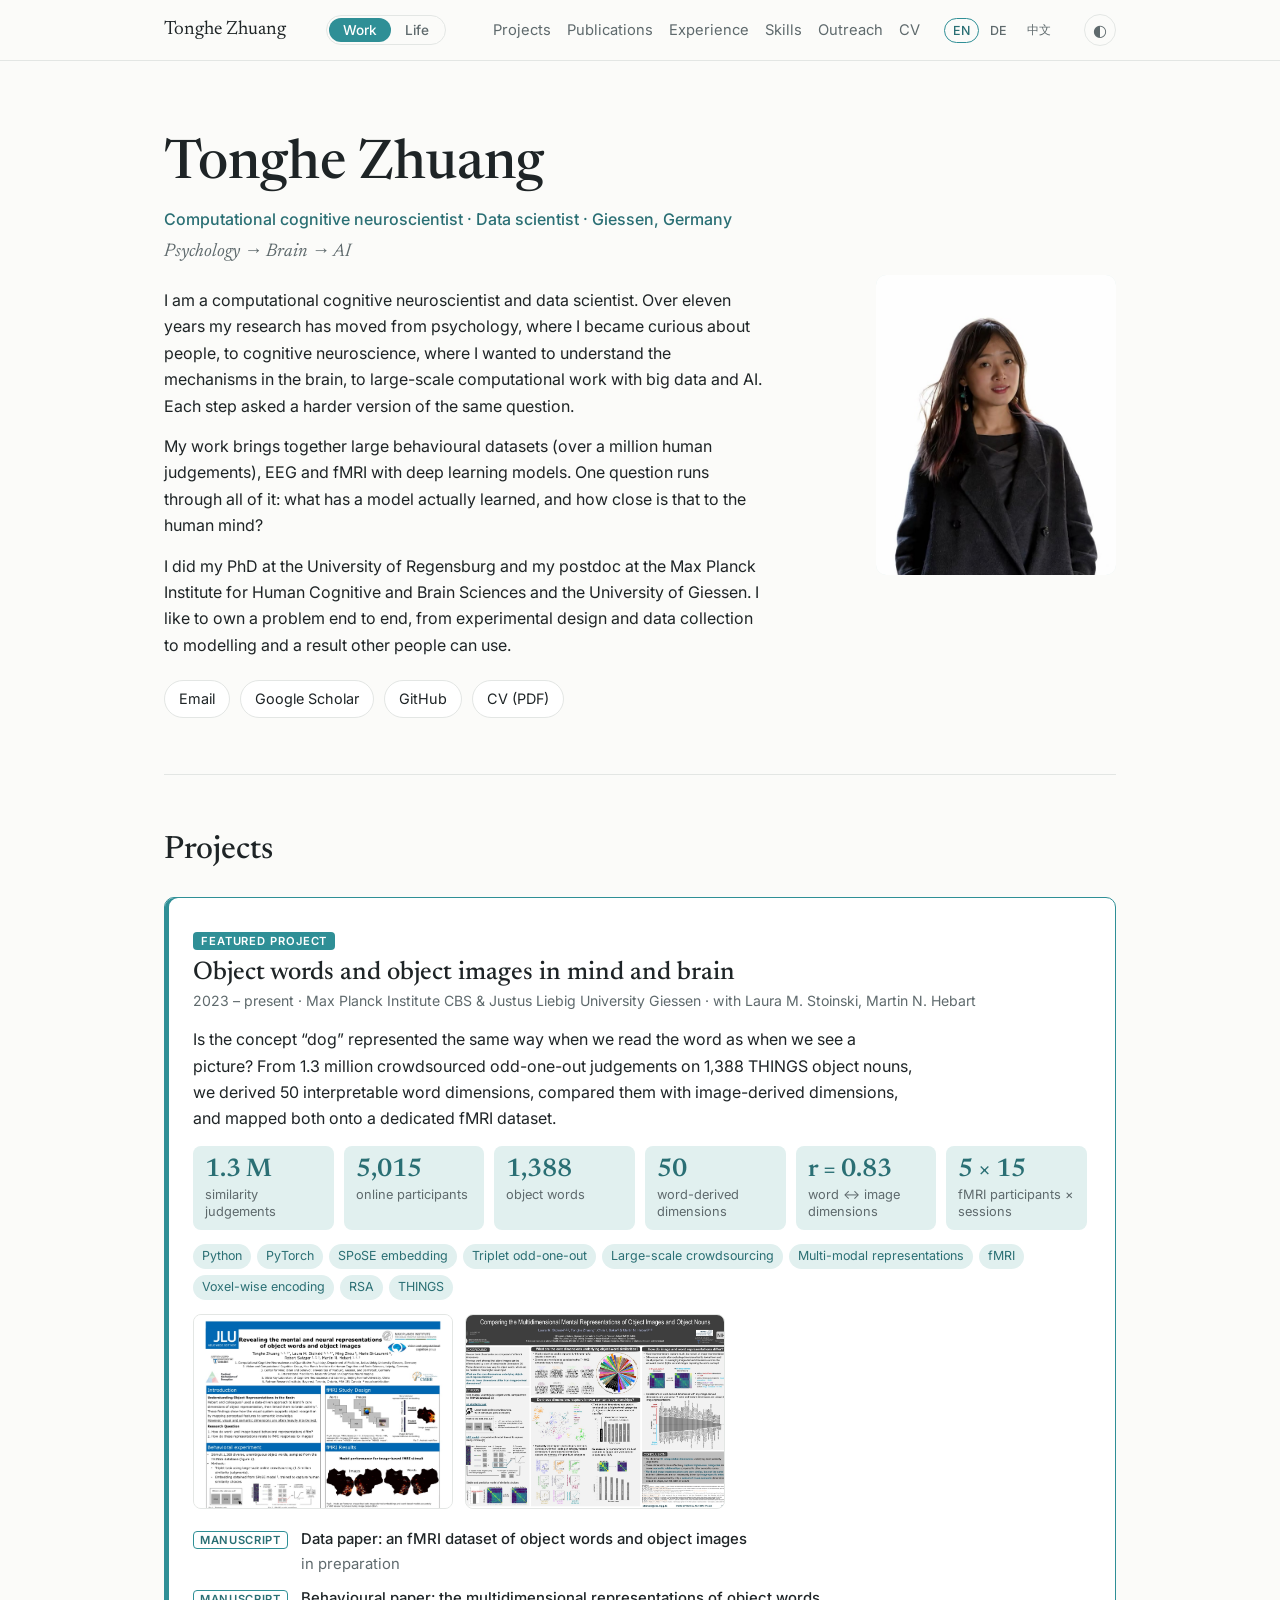
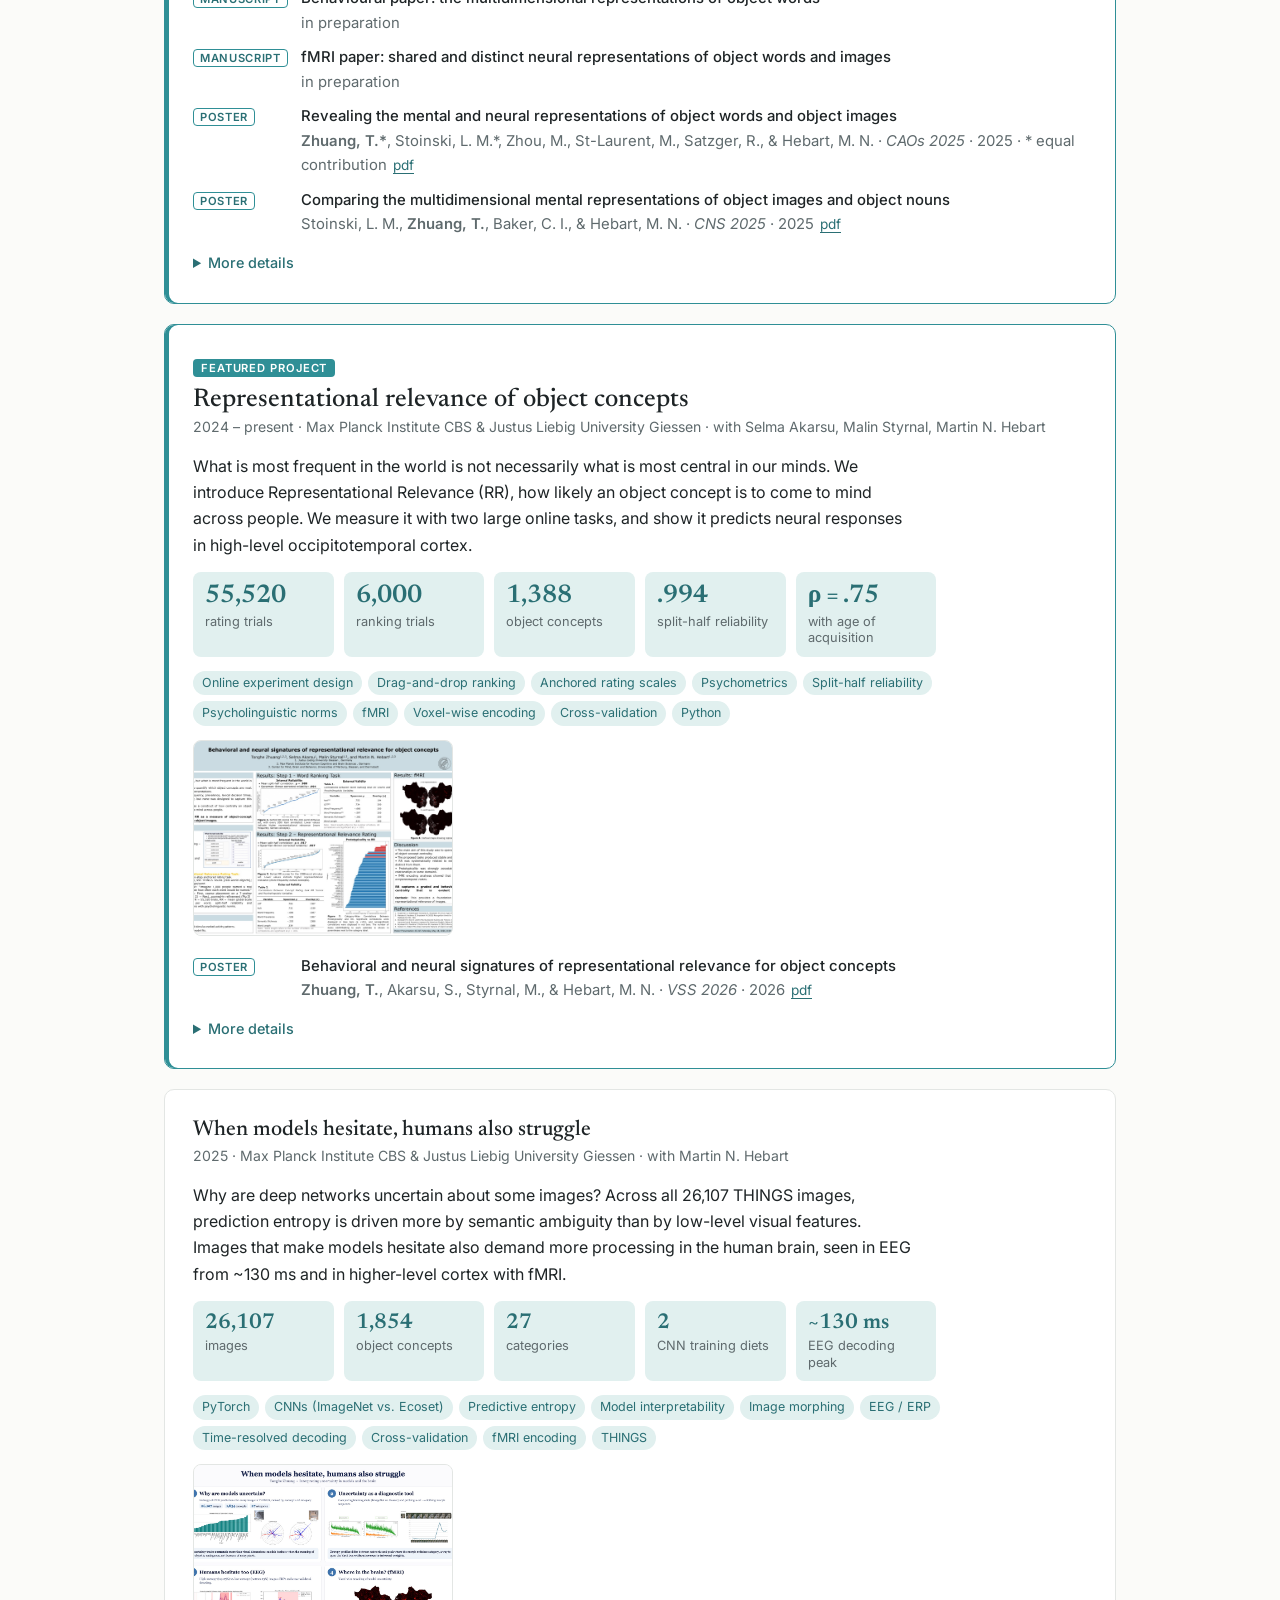
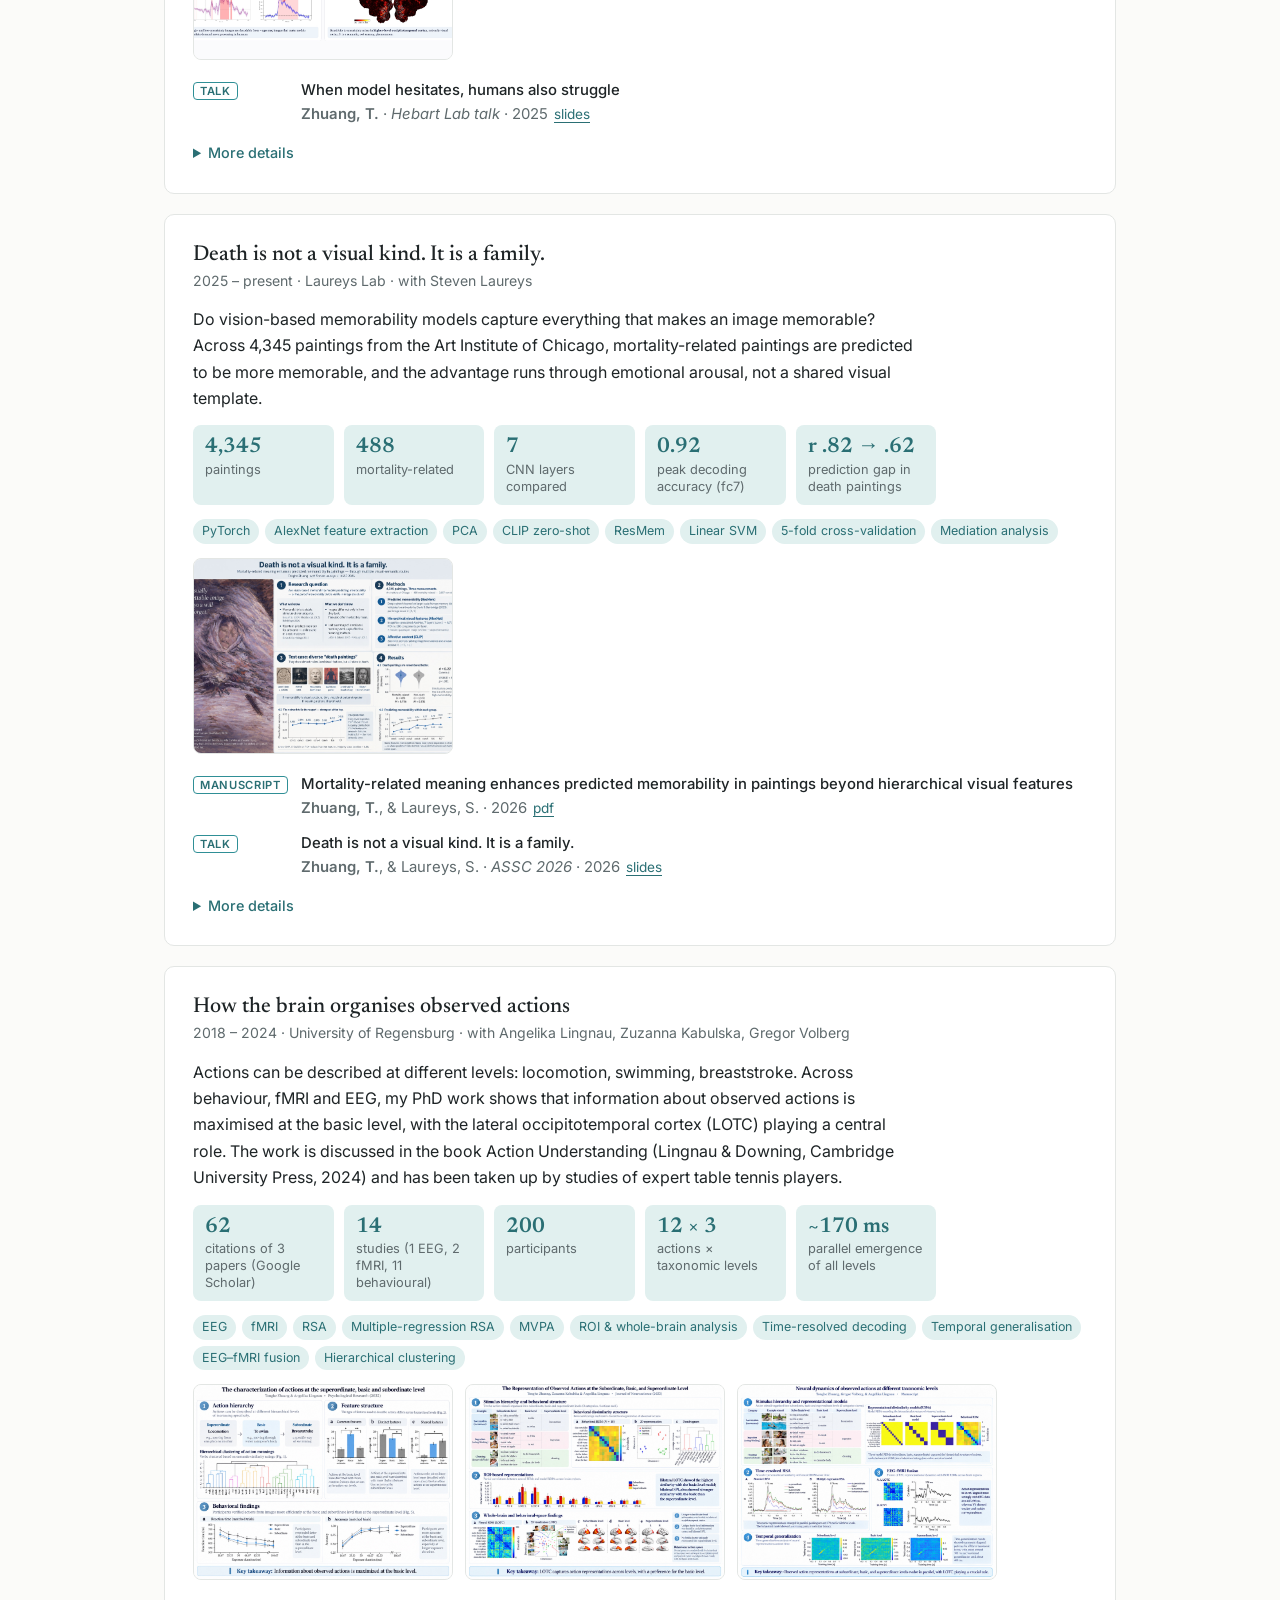
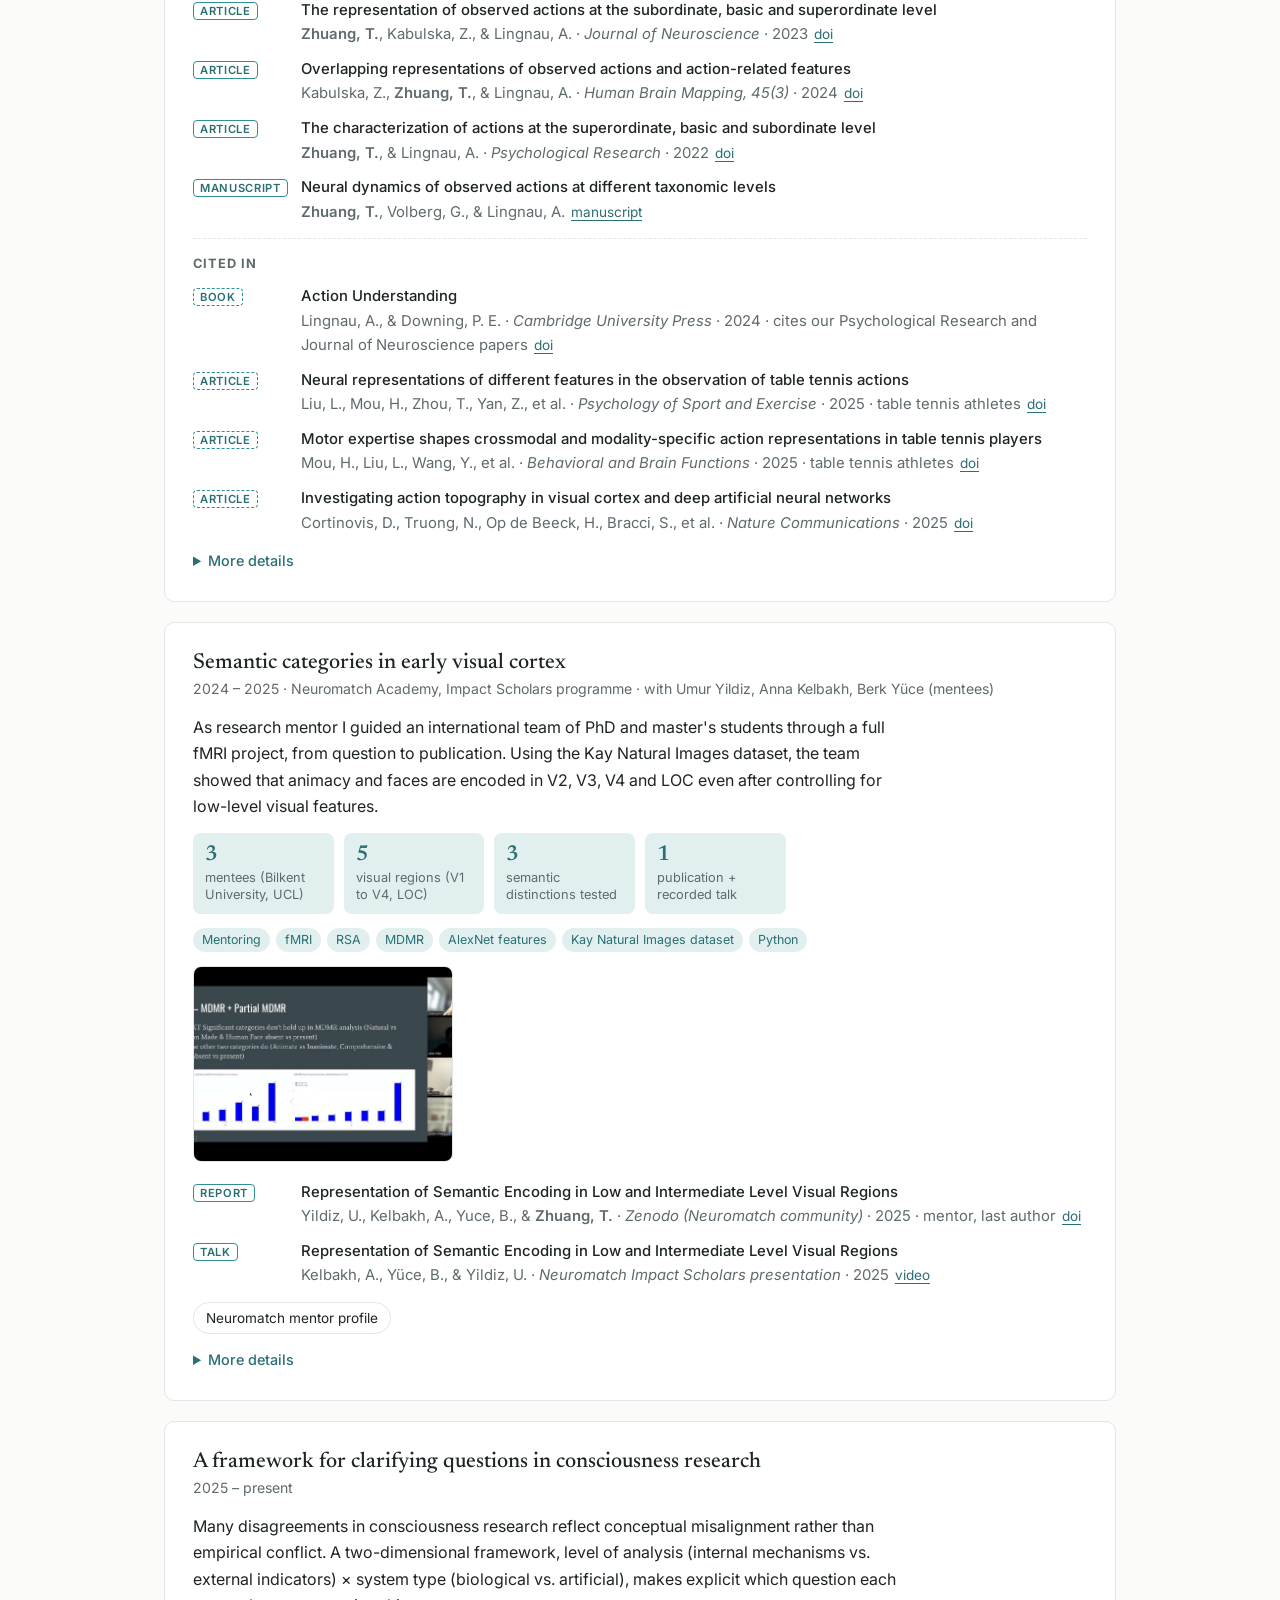
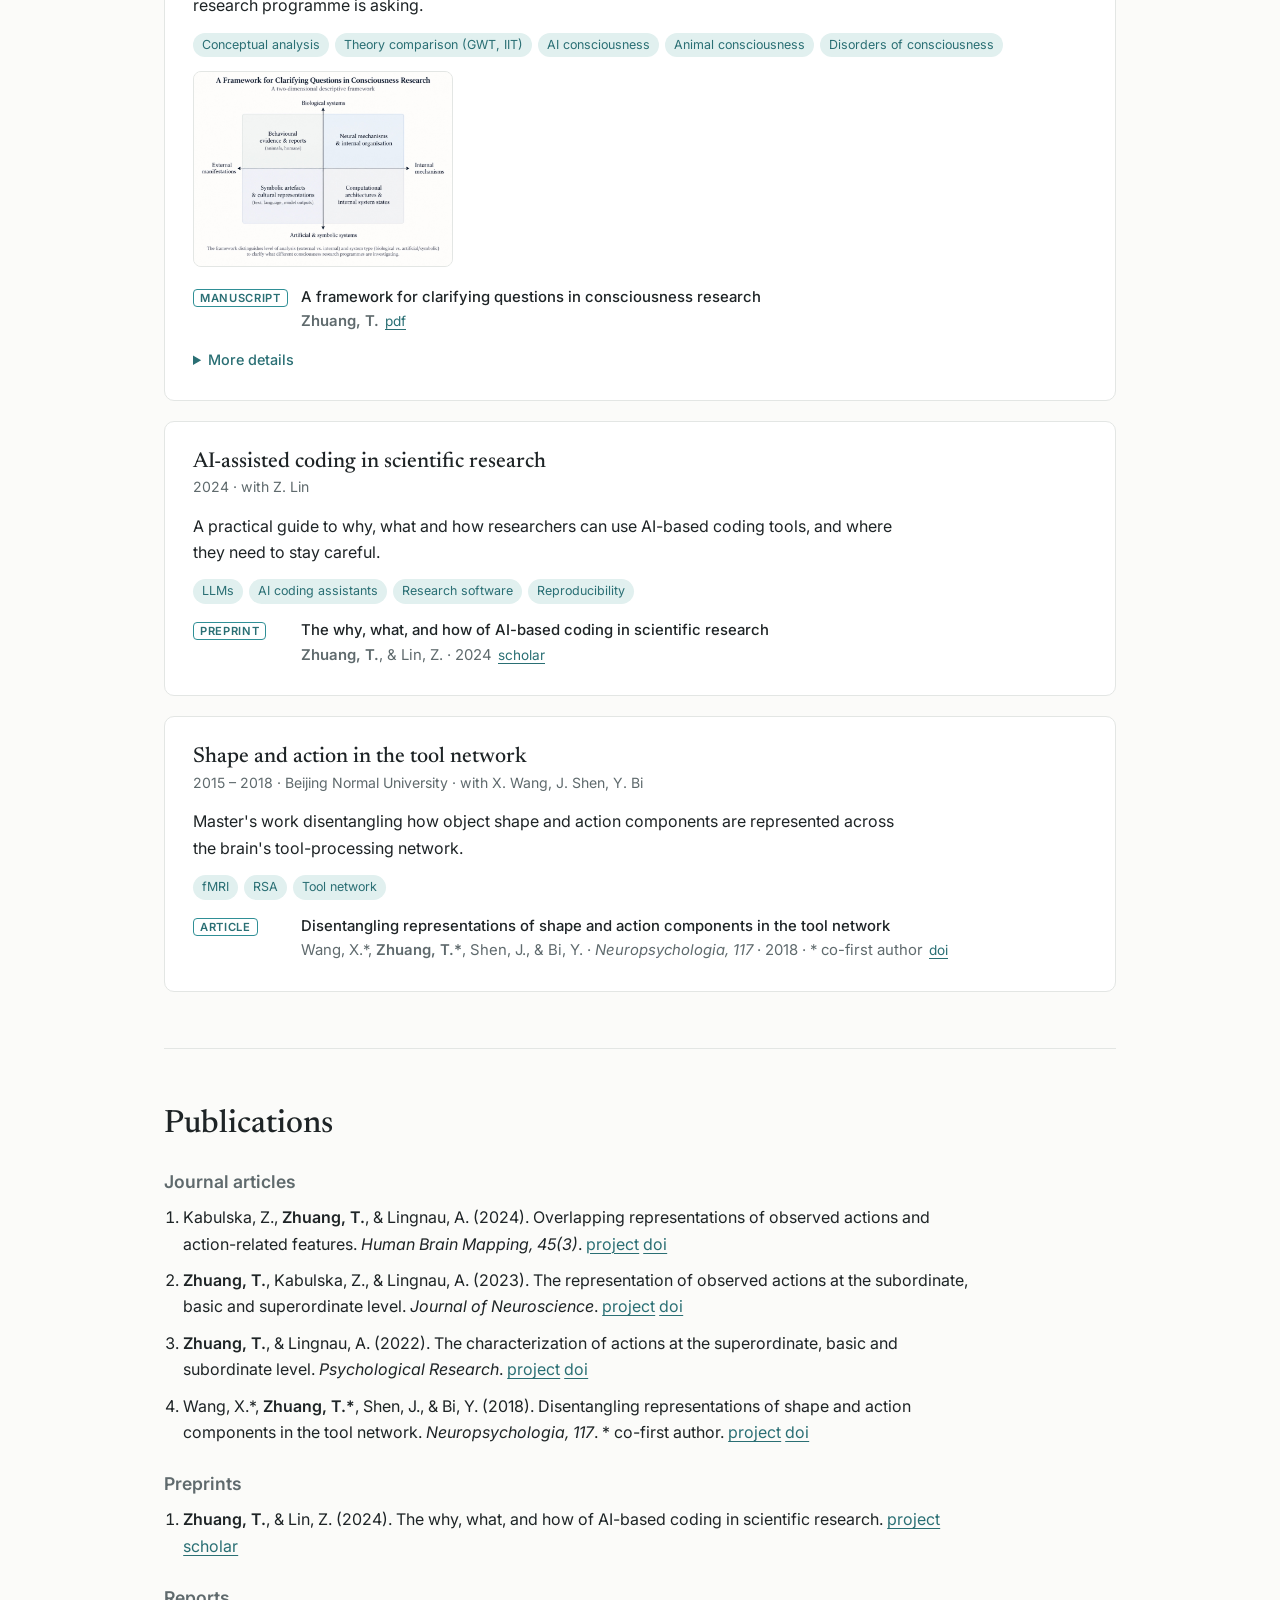
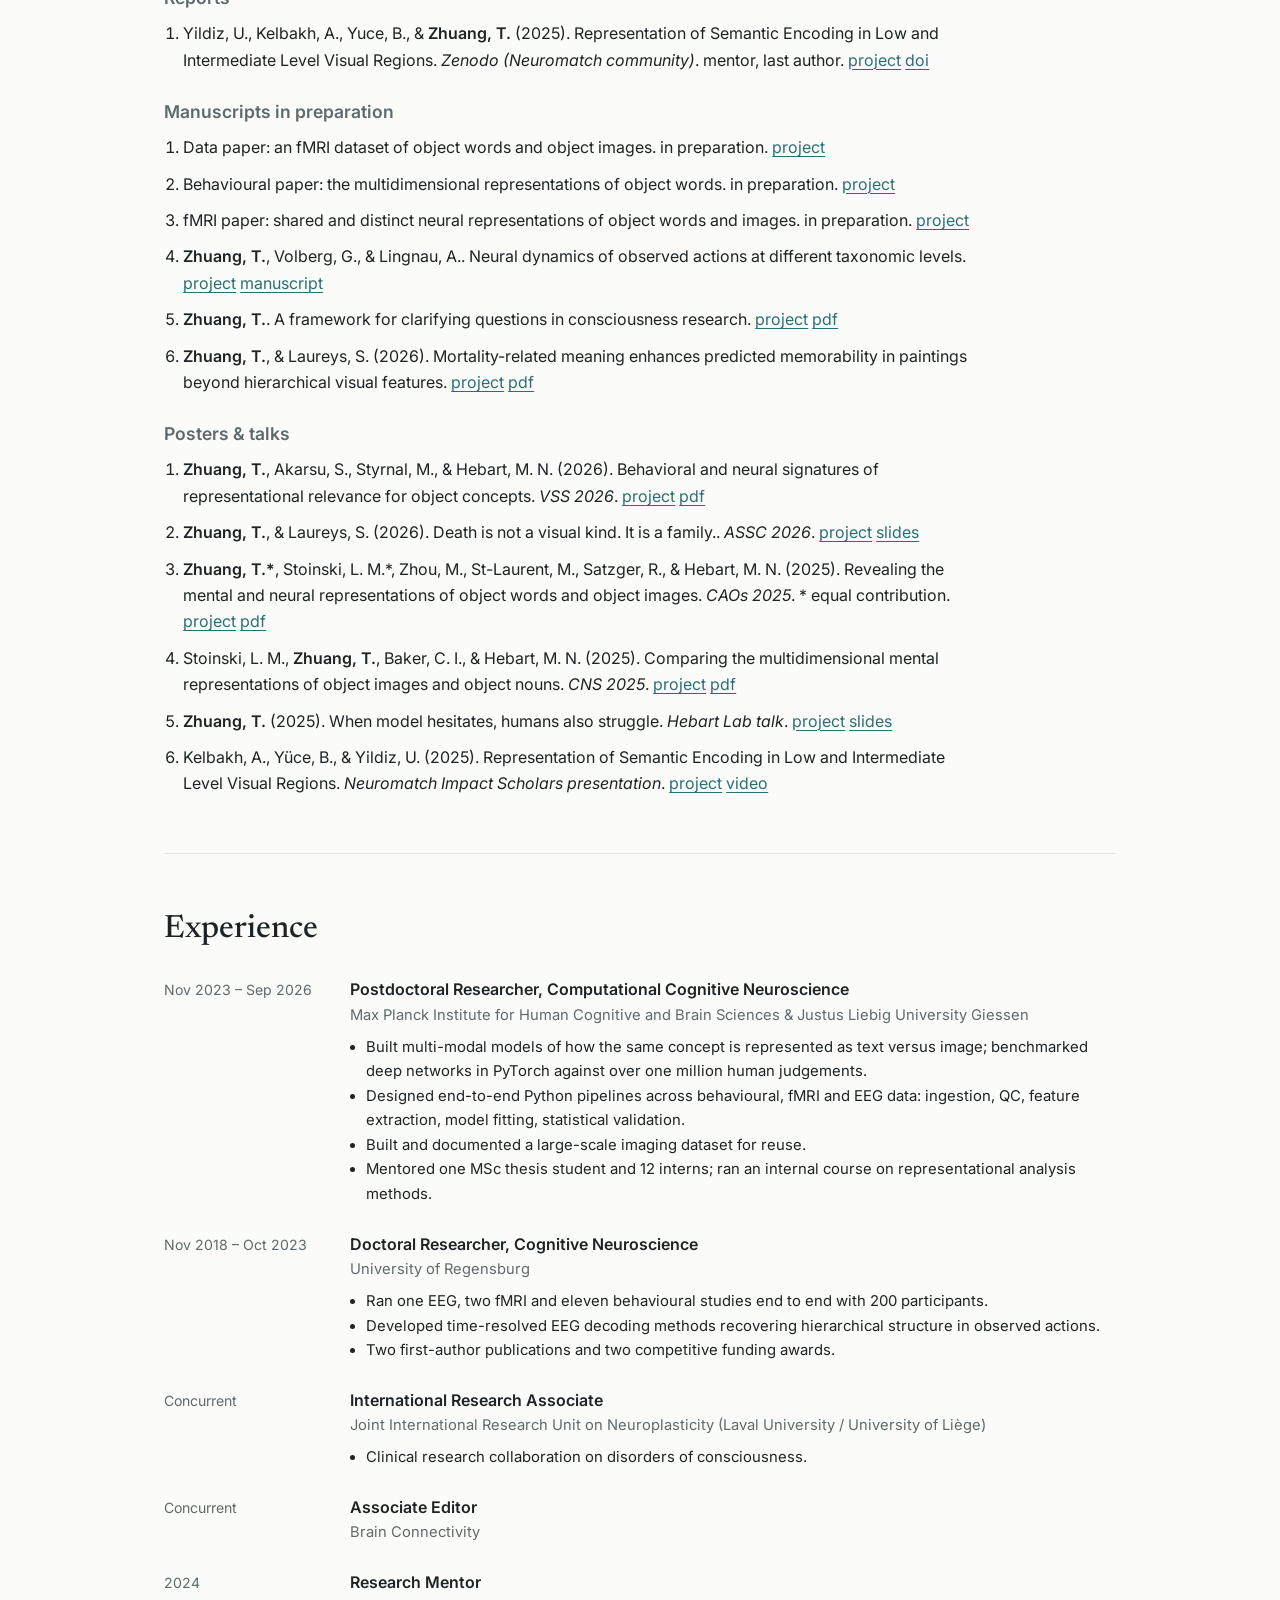
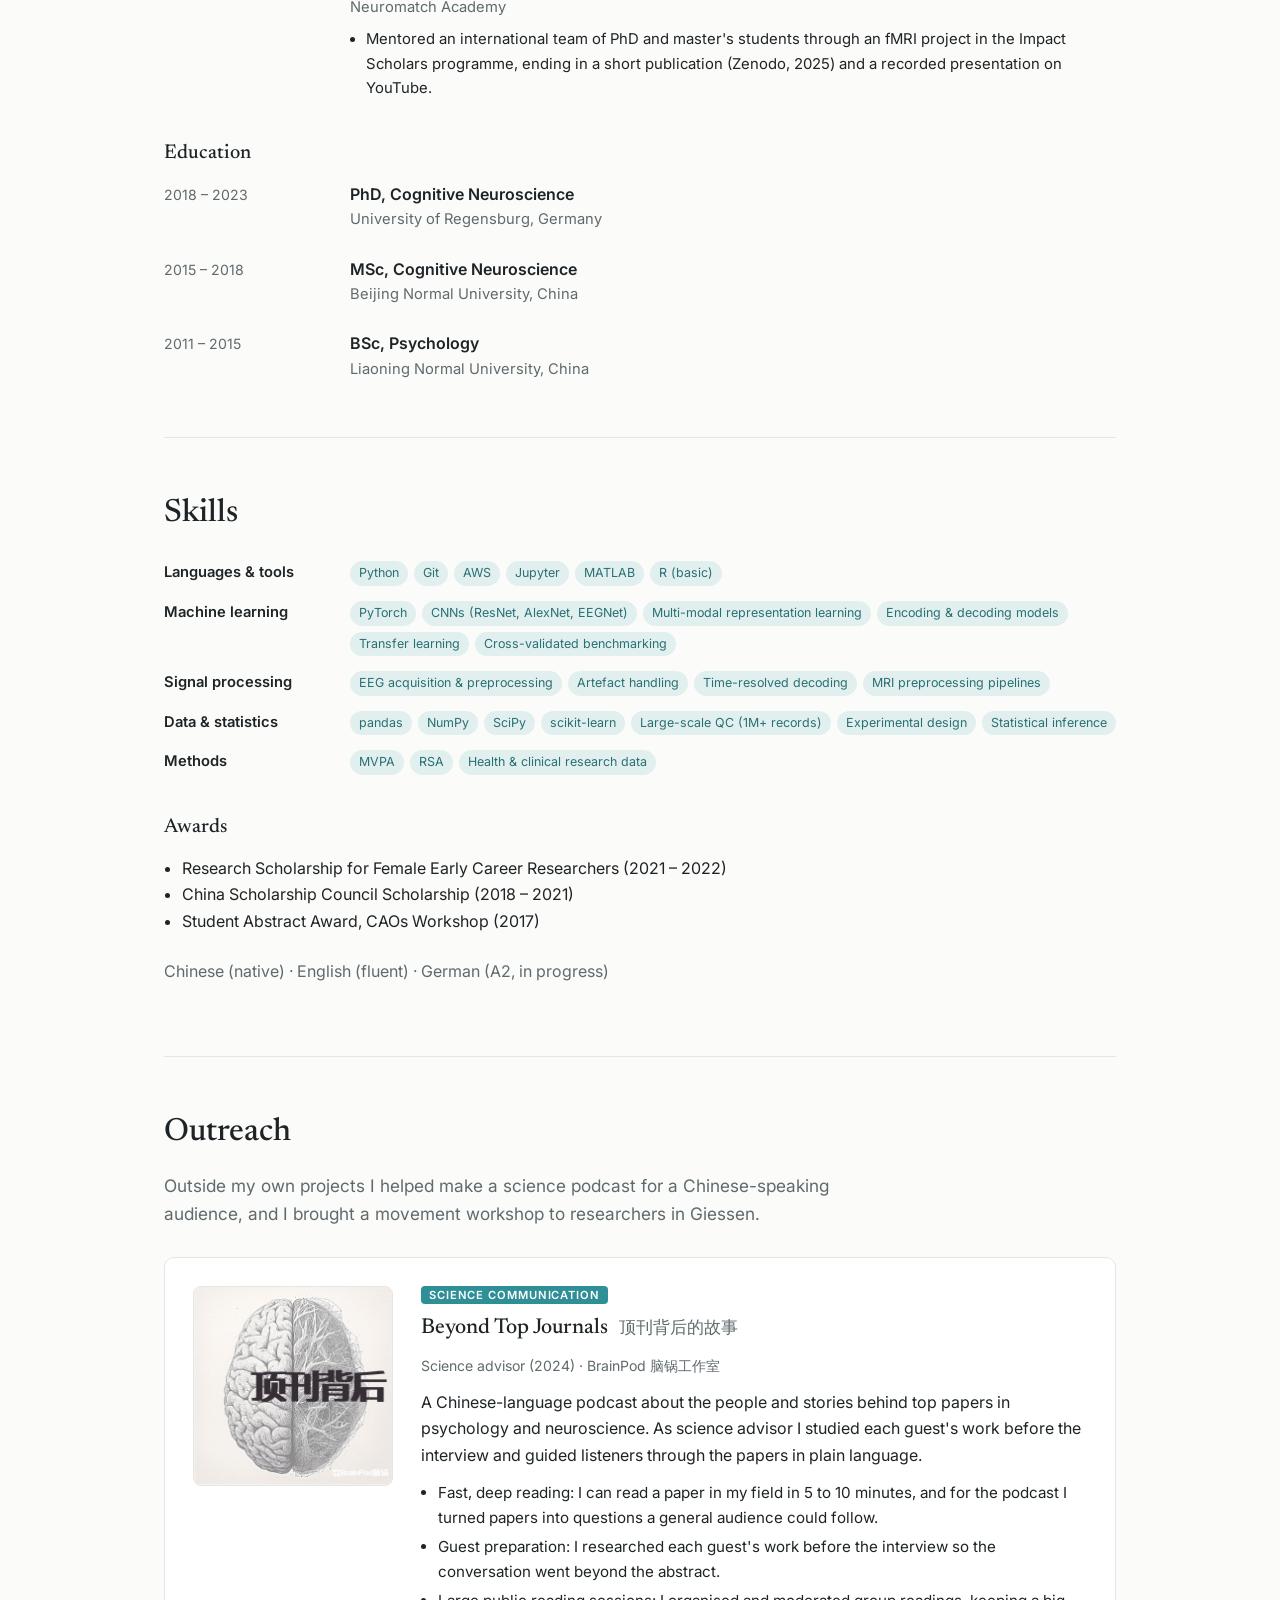
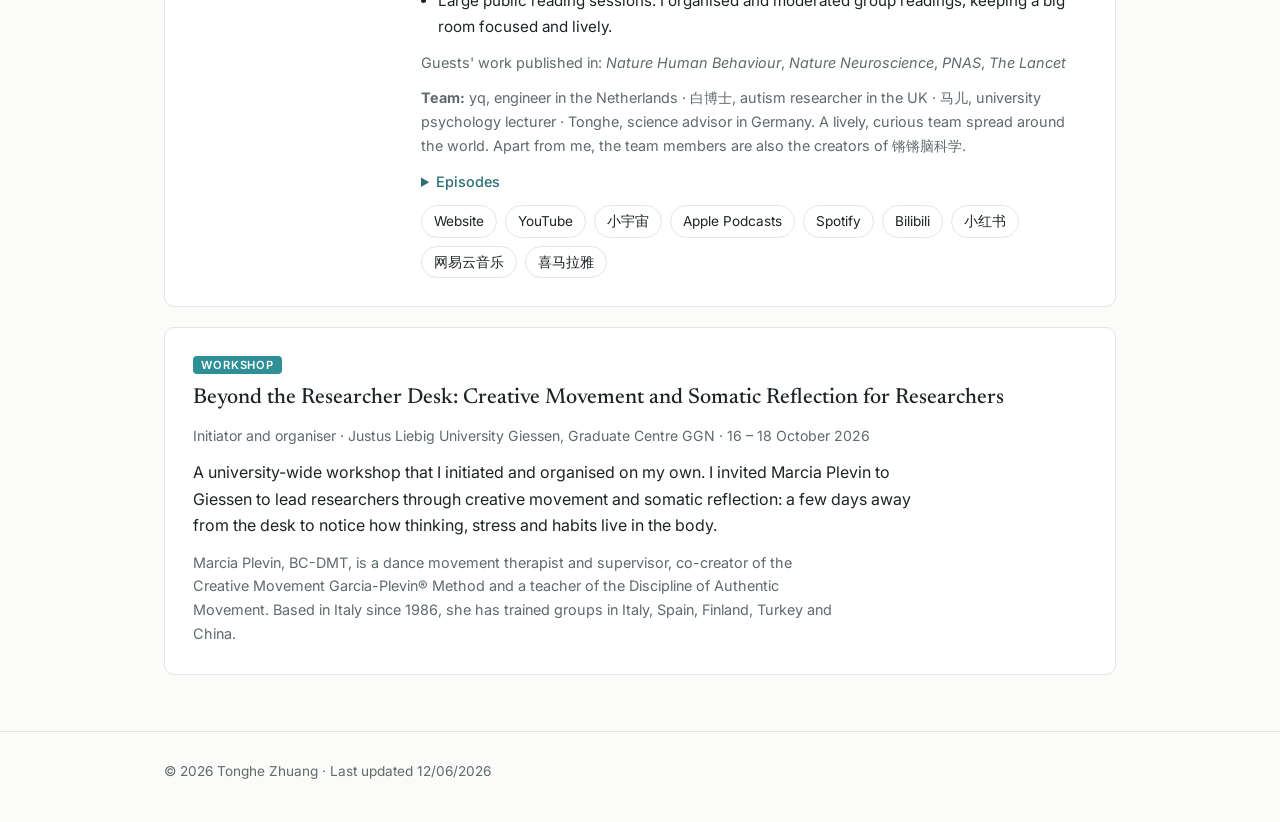
==== index.html @ 5d63197d "Initial site" ====
<!doctype html>
<html lang="en" data-lang="en">
<head>
  <meta charset="utf-8">
  <meta name="viewport" content="width=device-width, initial-scale=1">
  <title>Tonghe Zhuang</title>
  <meta name="description" content="Tonghe Zhuang, computational cognitive neuroscientist and data scientist. Research projects, publications and CV.">
  <link rel="preconnect" href="https://fonts.googleapis.com">
  <link rel="preconnect" href="https://fonts.gstatic.com" crossorigin>
  <link href="https://fonts.googleapis.com/css2?family=Inter:wght@400;500;600&family=Newsreader:opsz,wght@6..72,400;6..72,500;6..72,600&display=swap" rel="stylesheet">
  <link rel="stylesheet" href="style.css">
</head>
<body>
  <header class="site-header">
    <div class="wrap header-inner">
      <a class="brand" href="#top">Tonghe Zhuang</a>
      <div class="page-switch" role="navigation" aria-label="Pages">
        <a href="index.html" aria-current="page" data-i18n="work">Work</a>
        <a href="life.html" data-i18n="life">Life</a>
      </div>
      <nav class="nav" aria-label="On this page">
        <a href="#projects" data-i18n="projects">Projects</a>
        <a href="#publications" data-i18n="publications">Publications</a>
        <a href="#experience" data-i18n="experience">Experience</a>
        <a href="#skills" data-i18n="skills">Skills</a>
        <a href="#beyond" data-i18n="outreach">Outreach</a>
        <a href="files/Tonghe_Zhuang_CV.pdf" data-i18n="cv">CV</a>
      </nav>
      <div class="lang-switch-top" role="group" aria-label="Language"></div>
      <button class="theme-toggle" type="button" aria-label="Toggle dark mode">◐</button>
    </div>
  </header>

  <main id="top" class="wrap">
    <section class="hero" id="about"></section>

    <section id="projects" class="section">
      <h2 data-i18n="projects">Projects</h2>
      <div class="projects"></div>
    </section>

    <section id="publications" class="section">
      <h2 data-i18n="publications">Publications</h2>
      <div class="publications"></div>
    </section>

    <section id="experience" class="section">
      <h2 data-i18n="experience">Experience</h2>
      <div class="experience"></div>
      <h3 class="sub" data-i18n="education">Education</h3>
      <div class="education"></div>
    </section>

    <section id="skills" class="section">
      <h2 data-i18n="skills">Skills</h2>
      <div class="skills"></div>
      <h3 class="sub" data-i18n="awards">Awards</h3>
      <ul class="awards"></ul>
      <p class="spoken"></p>
    </section>


    <section id="beyond" class="section">
      <h2 data-i18n="outreach">Outreach</h2>
      <p class="lead beyond-intro"></p>
      <div class="beyond"></div>
    </section>
  </main>

  <footer class="site-footer">
    <div class="wrap"><span class="footer-text"></span></div>
  </footer>

  <dialog class="lightbox" aria-label="Image viewer">
    <button class="lb-close" type="button" aria-label="Close">×</button>
    <button class="lb-prev" type="button" aria-label="Previous image">‹</button>
    <figure>
      <img alt="">
      <figcaption></figcaption>
    </figure>
    <button class="lb-next" type="button" aria-label="Next image">›</button>
  </dialog>

  <!-- Content lives in the data/ files; edit them, not this page. -->
  <script src="shared.js"></script>
  <script src="data/profile.js"></script>
  <script src="data/projects.js"></script>
  <script src="data/beyond.js"></script>
  <script src="app.js"></script>
</body>
</html>
---- style.css ----
/* ---------- Theme ----------
 * Accent colours per language come from 网页颜色.docx (English changed to teal A, 2026-09-29).
 * Only English is live for now; de / zh are ready for later.
 */
:root {
  --accent-light: #9ED4D6;
  --accent: #2F8F96;

  --bg: #FBFBF9;
  --surface: #FFFFFF;
  --text: #1E2426;
  --muted: #5F6A6D;
  --line: #E3E6E4;
  --accent-soft: color-mix(in srgb, var(--accent-light) 28%, var(--bg));
  --accent-ink: color-mix(in srgb, var(--accent) 70%, var(--text));

  --serif: "Newsreader", Georgia, serif;
  --sans: "Inter", system-ui, -apple-system, sans-serif;
  --radius: 10px;
  color-scheme: light;
}
:root[data-lang="de"] { --accent-light: #C9BBC8; --accent: #8F7B8D; }
:root[data-lang="zh"] { --accent-light: #F3DBCF; --accent: #C99379; }

@media (prefers-color-scheme: dark) {
  :root:not([data-theme="light"]) {
    --bg: #141819;
    --surface: #1B2022;
    --text: #E6EAEA;
    --muted: #9AA5A7;
    --line: #2C3336;
    --accent-soft: color-mix(in srgb, var(--accent) 22%, var(--bg));
    --accent-ink: var(--accent-light);
    color-scheme: dark;
  }
}
:root[data-theme="dark"] {
  --bg: #141819;
  --surface: #1B2022;
  --text: #E6EAEA;
  --muted: #9AA5A7;
  --line: #2C3336;
  --accent-soft: color-mix(in srgb, var(--accent) 22%, var(--bg));
  --accent-ink: var(--accent-light);
  color-scheme: dark;
}

/* ---------- Base ---------- */
* { box-sizing: border-box; }
html { scroll-behavior: smooth; scroll-padding-top: 72px; }
body {
  margin: 0;
  background: var(--bg);
  color: var(--text);
  font: 400 16px/1.65 var(--sans);
  -webkit-font-smoothing: antialiased;
}
a { color: var(--accent-ink); text-underline-offset: 3px; text-decoration-thickness: 1px; }
a:hover { color: var(--text); }
h1, h2, h3 { font-family: var(--serif); font-weight: 500; line-height: 1.2; margin: 0; }
h2 { font-size: 2rem; }
h3 { font-size: 1.35rem; }
.wrap { max-width: 1000px; margin: 0 auto; padding: 0 24px; }
@media (max-width: 600px) { .wrap { padding: 0 16px; } h2 { font-size: 1.6rem; } }

/* ---------- Header ---------- */
.site-header {
  position: sticky; top: 0; z-index: 10;
  background: color-mix(in srgb, var(--bg) 88%, transparent);
  backdrop-filter: blur(8px);
  border-bottom: 1px solid var(--line);
}
.header-inner { display: flex; align-items: center; gap: 24px; height: 60px; }
.brand { font-family: var(--serif); font-size: 1.2rem; color: var(--text); text-decoration: none; margin-right: auto; }
.nav { display: flex; gap: 20px; font-size: .92rem; }
.nav a { color: var(--muted); text-decoration: none; }
.nav a:hover { color: var(--text); }
.theme-toggle {
  border: 1px solid var(--line); background: none; color: var(--muted);
  width: 32px; height: 32px; border-radius: 50%; cursor: pointer; font-size: 1rem;
}
@media (max-width: 720px) {
  .header-inner { height: auto; flex-wrap: wrap; padding: 10px 16px; gap: 6px 16px; }
  .nav { order: 3; width: 100%; overflow-x: auto; gap: 16px; }
}

/* ---------- Hero ---------- */
.hero {
  display: grid; grid-template-columns: 1fr 240px; gap: 48px; align-items: center;
  padding: 72px 0 56px;
}
.hero h1 { font-size: clamp(2.4rem, 6vw, 3.4rem); }
.hero .role { color: var(--accent-ink); font-weight: 500; margin: 8px 0 20px; }
.hero p { margin: 0 0 14px; max-width: 60ch; }
.hero .role:has(+ .tagline) { margin-bottom: 4px; }
.hero .tagline { font-family: var(--serif); font-style: italic; font-size: 1.15rem; color: var(--muted); margin: 0 0 20px; }
.hero .links { display: flex; flex-wrap: wrap; gap: 10px; margin-top: 22px; }
.hero .links a {
  padding: 6px 14px; border: 1px solid var(--line); border-radius: 999px;
  text-decoration: none; font-size: .9rem; color: var(--text); background: var(--surface);
}
.hero .links a:hover { border-color: var(--accent); }
.portrait {
  width: 240px; aspect-ratio: 4 / 5; object-fit: cover; object-position: 50% 28%;
  border-radius: var(--radius); background: var(--accent-soft);
}
@media (max-width: 720px) {
  .hero { grid-template-columns: 1fr; gap: 28px; padding: 40px 0 32px; }
  .portrait { width: 160px; order: -1; }
}

/* ---------- Sections ---------- */
.section { padding: 56px 0; border-top: 1px solid var(--line); }
.section > h2 { margin-bottom: 28px; }
.section-head { display: flex; flex-wrap: wrap; align-items: baseline; justify-content: space-between; gap: 16px; margin-bottom: 28px; }
.sub { margin: 40px 0 16px; font-size: 1.25rem; }

/* ---------- Filters ---------- */
.filters { display: flex; flex-wrap: wrap; gap: 8px; }
.filters button {
  font: 500 .85rem var(--sans); color: var(--muted); background: none;
  border: 1px solid var(--line); border-radius: 999px; padding: 5px 12px; cursor: pointer;
}
.filters button[aria-pressed="true"] { background: var(--accent); border-color: var(--accent); color: #fff; }
.filters .count { opacity: .7; margin-left: 4px; font-weight: 400; }

/* ---------- Projects ---------- */
.projects { display: grid; gap: 20px; }
.project {
  background: var(--surface); border: 1px solid var(--line); border-radius: var(--radius);
  padding: 28px; display: grid; gap: 14px;
}
.project[hidden] { display: none; }
.project .meta { color: var(--muted); font-size: .88rem; }
.project .summary { margin: 0; max-width: 72ch; }
.tags { display: flex; flex-wrap: wrap; gap: 6px; }
.tag { font-size: .78rem; padding: 2px 9px; border-radius: 999px; background: var(--accent-soft); color: var(--accent-ink); }

.gallery { display: flex; gap: 12px; overflow-x: auto; padding-bottom: 4px; }
.gallery button {
  flex: 0 0 auto; padding: 0; border: 1px solid var(--line); border-radius: 8px;
  overflow: hidden; background: var(--bg); cursor: zoom-in; width: 260px;
}
.gallery img { display: block; width: 100%; aspect-ratio: 4 / 3; object-fit: cover; object-position: top; }
.gallery button:hover { border-color: var(--accent); }
@media (max-width: 600px) { .project { padding: 20px; } .gallery button { width: 78vw; } }

.outputs { list-style: none; margin: 0; padding: 0; display: grid; gap: 10px; }
.output { display: grid; grid-template-columns: 96px 1fr; gap: 12px; align-items: baseline; font-size: .93rem; }
.output .title { font-weight: 500; }
.output .cite { color: var(--muted); }
.output .olinks { display: inline-flex; flex-wrap: wrap; gap: 10px; margin-left: 6px; font-size: .85rem; }
@media (max-width: 600px) { .output { grid-template-columns: 1fr; gap: 2px; } }

.badge {
  font: 600 .7rem var(--sans); letter-spacing: .06em; text-transform: uppercase;
  color: var(--accent-ink); border: 1px solid var(--accent); border-radius: 4px;
  padding: 1px 6px; justify-self: start; white-space: nowrap;
}

details.more summary { cursor: pointer; color: var(--accent-ink); font-size: .9rem; font-weight: 500; }
details.more p { margin: 10px 0 0; max-width: 72ch; color: var(--text); font-size: .95rem; }

/* ---------- Publications ---------- */
.pub-group + .pub-group { margin-top: 28px; }
.pub-group h3 { font-size: 1.1rem; margin-bottom: 12px; color: var(--muted); font-family: var(--sans); font-weight: 600; }
.pub-list { margin: 0; padding-left: 1.2em; display: grid; gap: 10px; }
.pub-list li { max-width: 80ch; }
.me { font-weight: 600; }

/* ---------- Experience / education / skills ---------- */
.timeline { display: grid; gap: 24px; }
.job { display: grid; grid-template-columns: 170px 1fr; gap: 16px; }
.job .period { color: var(--muted); font-size: .88rem; padding-top: 2px; }
.job h4 { margin: 0; font-size: 1rem; font-weight: 600; }
.job .org { color: var(--muted); font-size: .92rem; }
.job ul { margin: 8px 0 0; padding-left: 1.1em; font-size: .93rem; }
@media (max-width: 600px) { .job { grid-template-columns: 1fr; gap: 2px; } }

.skills { display: grid; gap: 14px; }
.skill-row { display: grid; grid-template-columns: 170px 1fr; gap: 16px; align-items: baseline; }
.skill-row .group { font-weight: 600; font-size: .92rem; }
@media (max-width: 600px) { .skill-row { grid-template-columns: 1fr; gap: 6px; } }
.awards { margin: 0; padding-left: 1.1em; }
.spoken { color: var(--muted); margin-top: 24px; }

/* ---------- Footer ---------- */
.site-footer { border-top: 1px solid var(--line); padding: 28px 0 40px; color: var(--muted); font-size: .85rem; }

/* ---------- Lightbox ---------- */
.lightbox {
  border: none; padding: 0; background: transparent; max-width: 100vw; max-height: 100vh;
  width: 100vw; height: 100vh;
}
.lightbox[open] { display: flex; align-items: center; justify-content: center; }
.lightbox::backdrop { background: rgba(10, 14, 15, .88); }
.lightbox figure { margin: 0; max-width: min(1400px, 92vw); text-align: center; }
.lightbox img { max-width: 100%; max-height: 84vh; border-radius: 6px; background: #fff; }
.lightbox figcaption { color: #dfe5e6; margin-top: 10px; font-size: .9rem; }
.lightbox button {
  position: absolute; background: rgba(255,255,255,.1); color: #fff; border: none;
  width: 44px; height: 44px; border-radius: 50%; font-size: 1.6rem; cursor: pointer;
}
.lightbox button:hover { background: rgba(255,255,255,.22); }
.lb-close { top: 16px; right: 16px; }
.lb-prev { left: 16px; top: 50%; transform: translateY(-50%); }
.lb-next { right: 16px; top: 50%; transform: translateY(-50%); }
.lightbox button[hidden] { display: none; }

/* ---------- Key numbers & featured projects ---------- */
.stats {
  display: grid; grid-template-columns: repeat(auto-fill, minmax(140px, 1fr));
  gap: 10px; margin: 0;
}
.stats div { background: var(--accent-soft); border-radius: 8px; padding: 10px 12px; }
.stats dt { font-family: var(--serif); font-size: 1.35rem; font-weight: 600; color: var(--accent-ink); line-height: 1.15; }
.stats dd { margin: 2px 0 0; font-size: .8rem; color: var(--muted); line-height: 1.3; }

.project.featured { border-color: var(--accent); box-shadow: inset 4px 0 0 var(--accent); }
.project.featured h3 { font-size: 1.6rem; }
.project.featured .stats dt { font-size: 1.6rem; }
.flag {
  display: inline-block; margin-bottom: 8px; font: 600 .7rem var(--sans); letter-spacing: .08em;
  text-transform: uppercase; color: #fff; background: var(--accent); border-radius: 4px; padding: 2px 8px;
}

/* ---------- Cited in ---------- */
.cited { border-top: 1px dashed var(--line); padding-top: 14px; }
.cited h4 { margin: 0 0 10px; font-size: .8rem; letter-spacing: .08em; text-transform: uppercase; color: var(--muted); }
.cited .badge { border-style: dashed; }

/* ---------- Beyond research ---------- */
.lead { font-size: 1.08rem; max-width: 65ch; margin: -8px 0 28px; color: var(--muted); }
.beyond { display: grid; gap: 20px; }
.card { background: var(--surface); border: 1px solid var(--line); border-radius: var(--radius); padding: 28px; }
.card.podcast { display: grid; grid-template-columns: 200px 1fr; gap: 28px; align-items: start; }
.card .cover { width: 100%; border-radius: 8px; border: 1px solid var(--line); }
.card-body { display: grid; gap: 12px; }
.card-body p { margin: 0; max-width: 72ch; }
.card .meta { color: var(--muted); font-size: .88rem; }
.zh { font-family: var(--sans); font-weight: 400; font-size: .8em; color: var(--muted); margin-left: 6px; }
.small { font-size: .9rem; color: var(--muted); }
.points { margin: 0; padding-left: 1.1em; display: grid; gap: 4px; font-size: .95rem; }
.episodes { margin: 10px 0 0; padding-left: 1.2em; display: grid; gap: 4px; font-size: .92rem; }
.episodes .code { font: 600 .75rem var(--sans); color: var(--accent-ink); margin-right: 4px; }
.pill-links { display: flex; flex-wrap: wrap; gap: 8px; }
.pill-links a {
  padding: 4px 12px; border: 1px solid var(--line); border-radius: 999px; font-size: .85rem;
  text-decoration: none; color: var(--text);
}
.pill-links a:hover { border-color: var(--accent); }
.practices { display: flex; flex-wrap: wrap; gap: 10px; }
.practice {
  font-family: var(--serif); font-size: 1.15rem; padding: 8px 16px; border-radius: 8px;
  background: var(--accent-soft); color: var(--accent-ink); text-decoration: none;
}
a.practice:hover { background: var(--accent); color: #fff; }
.photo-grid { display: grid; grid-template-columns: repeat(auto-fill, minmax(200px, 1fr)); gap: 12px; }
.photo-grid figure { margin: 0; }
.photo-grid img { width: 100%; aspect-ratio: 4 / 5; object-fit: cover; border-radius: 8px; }
.photo-grid figcaption { font-size: .82rem; color: var(--muted); margin-top: 4px; }
@media (max-width: 720px) {
  .card { padding: 20px; }
  .card.podcast { grid-template-columns: 1fr; }
  .card .cover { width: 140px; }
}

/* ---------- Writing ---------- */
.writing { display: grid; gap: 32px; }
.series-head { display: grid; gap: 4px; margin-bottom: 10px; }
.series-head p { margin: 4px 0 0; max-width: 65ch; }
.series-head .meta { color: var(--muted); font-size: .88rem; }
.post-list { list-style: none; margin: 0; padding: 0; border-top: 1px solid var(--line); }
.post-list li { padding: 12px 0; border-bottom: 1px solid var(--line); display: flex; flex-wrap: wrap; align-items: baseline; gap: 4px 8px; }
.post-list a { font-family: var(--serif); font-size: 1.12rem; color: var(--text); text-decoration: none; }
.post-list a:hover { color: var(--accent-ink); text-decoration: underline; }
.post-list .langs { margin-left: auto; font-size: .78rem; color: var(--muted); }
.post-list .planned { color: var(--muted); font-style: italic; }

/* ---------- Essay page ---------- */
.article-wrap { max-width: 720px; padding-top: 40px; padding-bottom: 64px; }
.back { font-size: .9rem; color: var(--muted); text-decoration: none; }
.article-meta { margin-top: 28px; font-size: .82rem; letter-spacing: .06em; text-transform: uppercase; color: var(--accent-ink); }
.article-meta .draft { color: var(--muted); }
.article-title { font-size: clamp(2rem, 5vw, 2.8rem); margin-top: 10px; }
.article-subtitle { color: var(--muted); margin: 8px 0 20px; }
.lang-switch { display: flex; gap: 8px; margin-bottom: 28px; }
.lang-switch button {
  font: 500 .85rem var(--sans); color: var(--muted); background: none; cursor: pointer;
  border: 1px solid var(--line); border-radius: 999px; padding: 4px 14px;
}
.lang-switch button[aria-pressed="true"] { background: var(--accent); border-color: var(--accent); color: #fff; }
.article-body { font-family: var(--serif); font-size: 1.2rem; line-height: 1.75; }
.article-body.zh-text { font-family: "Noto Serif SC", var(--serif); font-size: 1.08rem; line-height: 1.95; }
.article-body p { margin: 0 0 1em; }
.article-body h2 { font-size: 1.4rem; margin: 2em 0 .8em; }
.article-body hr { border: none; text-align: center; margin: 2.2em 0; }
.article-body hr::after { content: "· · ·"; color: var(--muted); letter-spacing: .5em; }
.article-body .note { font-style: italic; color: var(--muted); }
.article-body .affirmation {
  margin-top: 1.6em; padding: 14px 18px; border-left: 3px solid var(--accent);
  background: var(--accent-soft); border-radius: 0 8px 8px 0; font-style: italic;
}
.article-body blockquote { margin: 0 0 1em; padding-left: 16px; border-left: 3px solid var(--line); color: var(--muted); }
.article-nav { display: flex; justify-content: space-between; gap: 16px; margin-top: 48px; padding-top: 20px; border-top: 1px solid var(--line); }
.article-nav a { text-decoration: none; color: var(--text); max-width: 45%; font-family: var(--serif); }
.article-nav a:last-child { text-align: right; }
.article-nav a span { display: block; font: 500 .8rem var(--sans); color: var(--muted); margin-bottom: 2px; }

.card-body .flag { justify-self: start; margin-bottom: 0; }
.photo-grid { grid-template-columns: repeat(auto-fill, minmax(170px, 1fr)); }
.photo-grid button { display: block; width: 100%; padding: 0; border: none; background: none; cursor: zoom-in; border-radius: 8px; overflow: hidden; }
.photo-grid button img { transition: transform .3s; }
.photo-grid button:hover img { transform: scale(1.03); }
.article-body .excerpt-note {
  margin-top: 2em; padding-top: 1em; border-top: 1px solid var(--line);
  font-family: var(--sans); font-size: .92rem; color: var(--muted);
}

/* ---------- Work / Life switch ---------- */
.page-switch { display: inline-flex; border: 1px solid var(--line); border-radius: 999px; padding: 2px; margin-right: 8px; }
.page-switch a {
  font: 500 .85rem var(--sans); padding: 4px 14px; border-radius: 999px;
  color: var(--muted); text-decoration: none;
}
.page-switch a[aria-current="page"] { background: var(--accent); color: #fff; }
.header-inner .brand { margin-right: 16px; }
.header-inner .nav { margin-left: auto; }
@media (max-width: 720px) { .header-inner .nav { margin-left: 0; } }

/* ---------- Life page ---------- */
.life-hero { padding: 64px 0 32px; }
.life-hero h1 { font-size: clamp(2.4rem, 6vw, 3.4rem); margin-bottom: 16px; }
.life-hero .lead { margin: 0; color: var(--text); }
.lately-grid { display: grid; grid-template-columns: repeat(auto-fit, minmax(280px, 1fr)); gap: 20px; }
.lately-card { padding: 0; overflow: hidden; display: flex; flex-direction: column; }
.lately-card .card-body { padding: 22px 24px; }
.lately-img { display: block; padding: 0; border: none; background: none; cursor: zoom-in; }
.lately-img img { display: block; width: 100%; aspect-ratio: 4 / 3; object-fit: cover; object-position: 50% 30%; }
.life-groups { display: grid; gap: 20px; }
.lately-grid { align-items: start; }
.job-link { display: inline-block; margin-top: 6px; font-size: .88rem; }
.books h4 { margin: 4px 0 8px; font-size: .8rem; letter-spacing: .08em; text-transform: uppercase; color: var(--muted); }
.books ul { list-style: none; margin: 0; padding: 0; display: grid; gap: 6px; }
.books .book-title { font-family: var(--serif); font-size: 1.1rem; }
.books .book-author { color: var(--muted); font-size: .9rem; }
.lately-grid { grid-template-columns: repeat(auto-fit, minmax(240px, 1fr)); }
.photo-grid.cols-3 { grid-template-columns: repeat(3, 1fr); }
@media (max-width: 600px) { .photo-grid.cols-3 { grid-template-columns: repeat(2, 1fr); } }

/* ---------- Language switcher ---------- */
.lang-switch-top { display: inline-flex; gap: 2px; }
.lang-switch-top button {
  font: 500 .78rem var(--sans); color: var(--muted); background: none; cursor: pointer;
  border: 1px solid transparent; border-radius: 999px; padding: 3px 8px;
}
.lang-switch-top button[aria-pressed="true"] { border-color: var(--accent); color: var(--accent-ink); }
:root[data-lang="zh"] { --serif: "Newsreader", "Noto Serif SC", "Songti SC", Georgia, serif; }
:root[data-lang="zh"] body { font-family: "Inter", "PingFang SC", "Noto Sans SC", system-ui, sans-serif; }
.brand, .page-switch a, .nav a, .lang-switch-top button { white-space: nowrap; }
.nav { gap: 16px; }
@media (max-width: 1100px) and (min-width: 721px) { .nav { gap: 12px; font-size: .86rem; } }
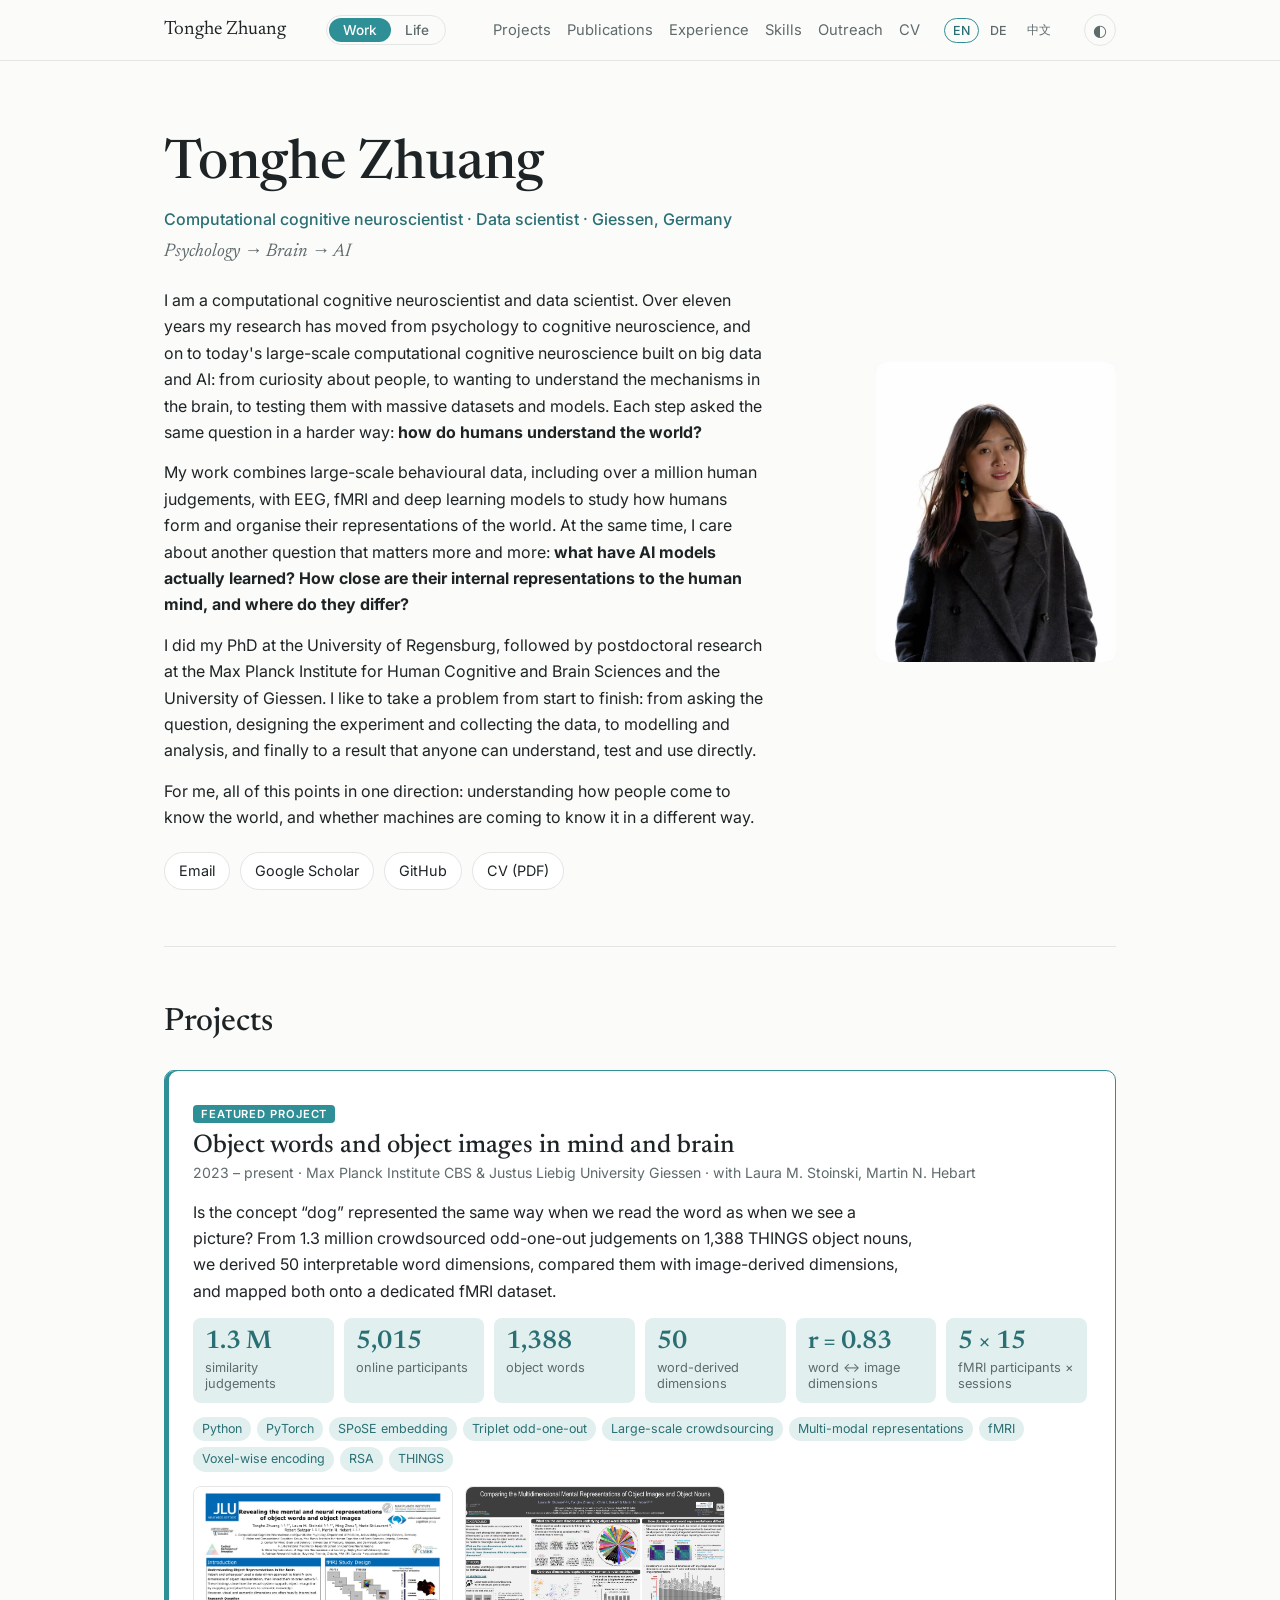
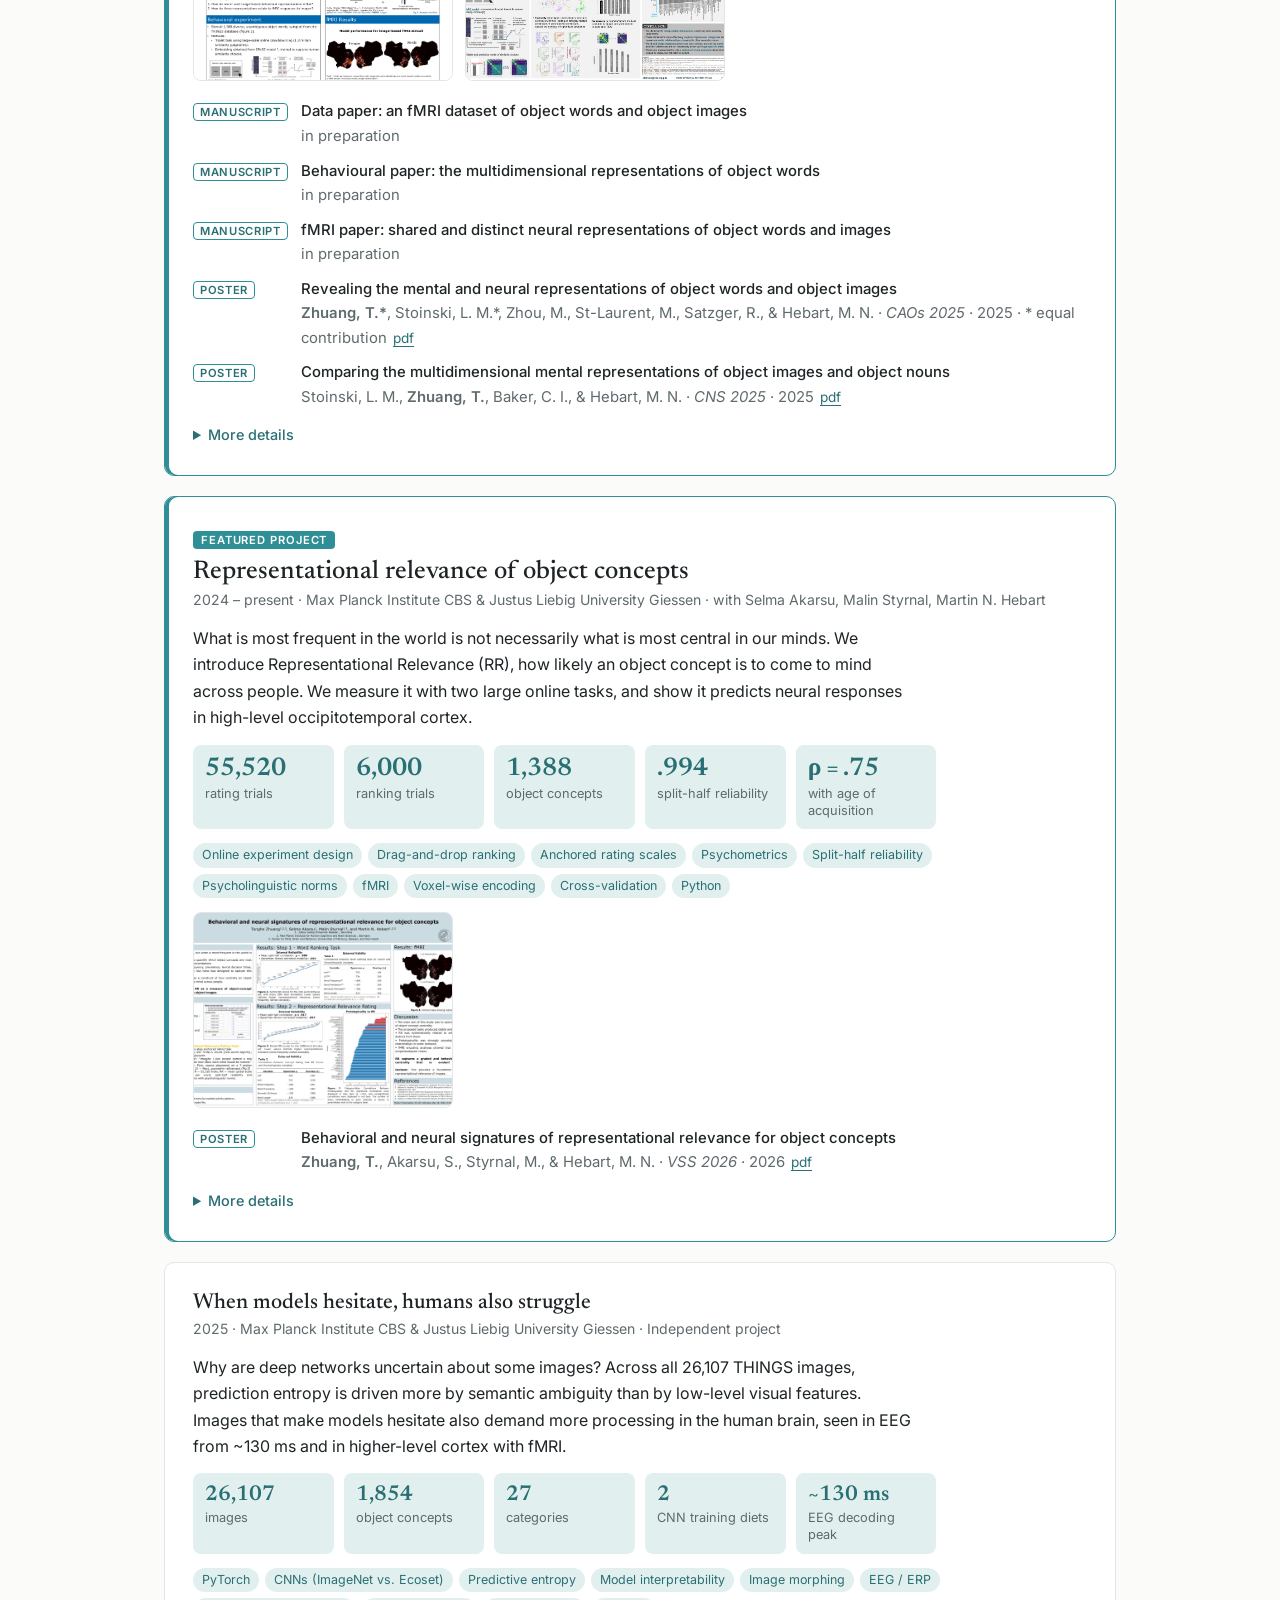
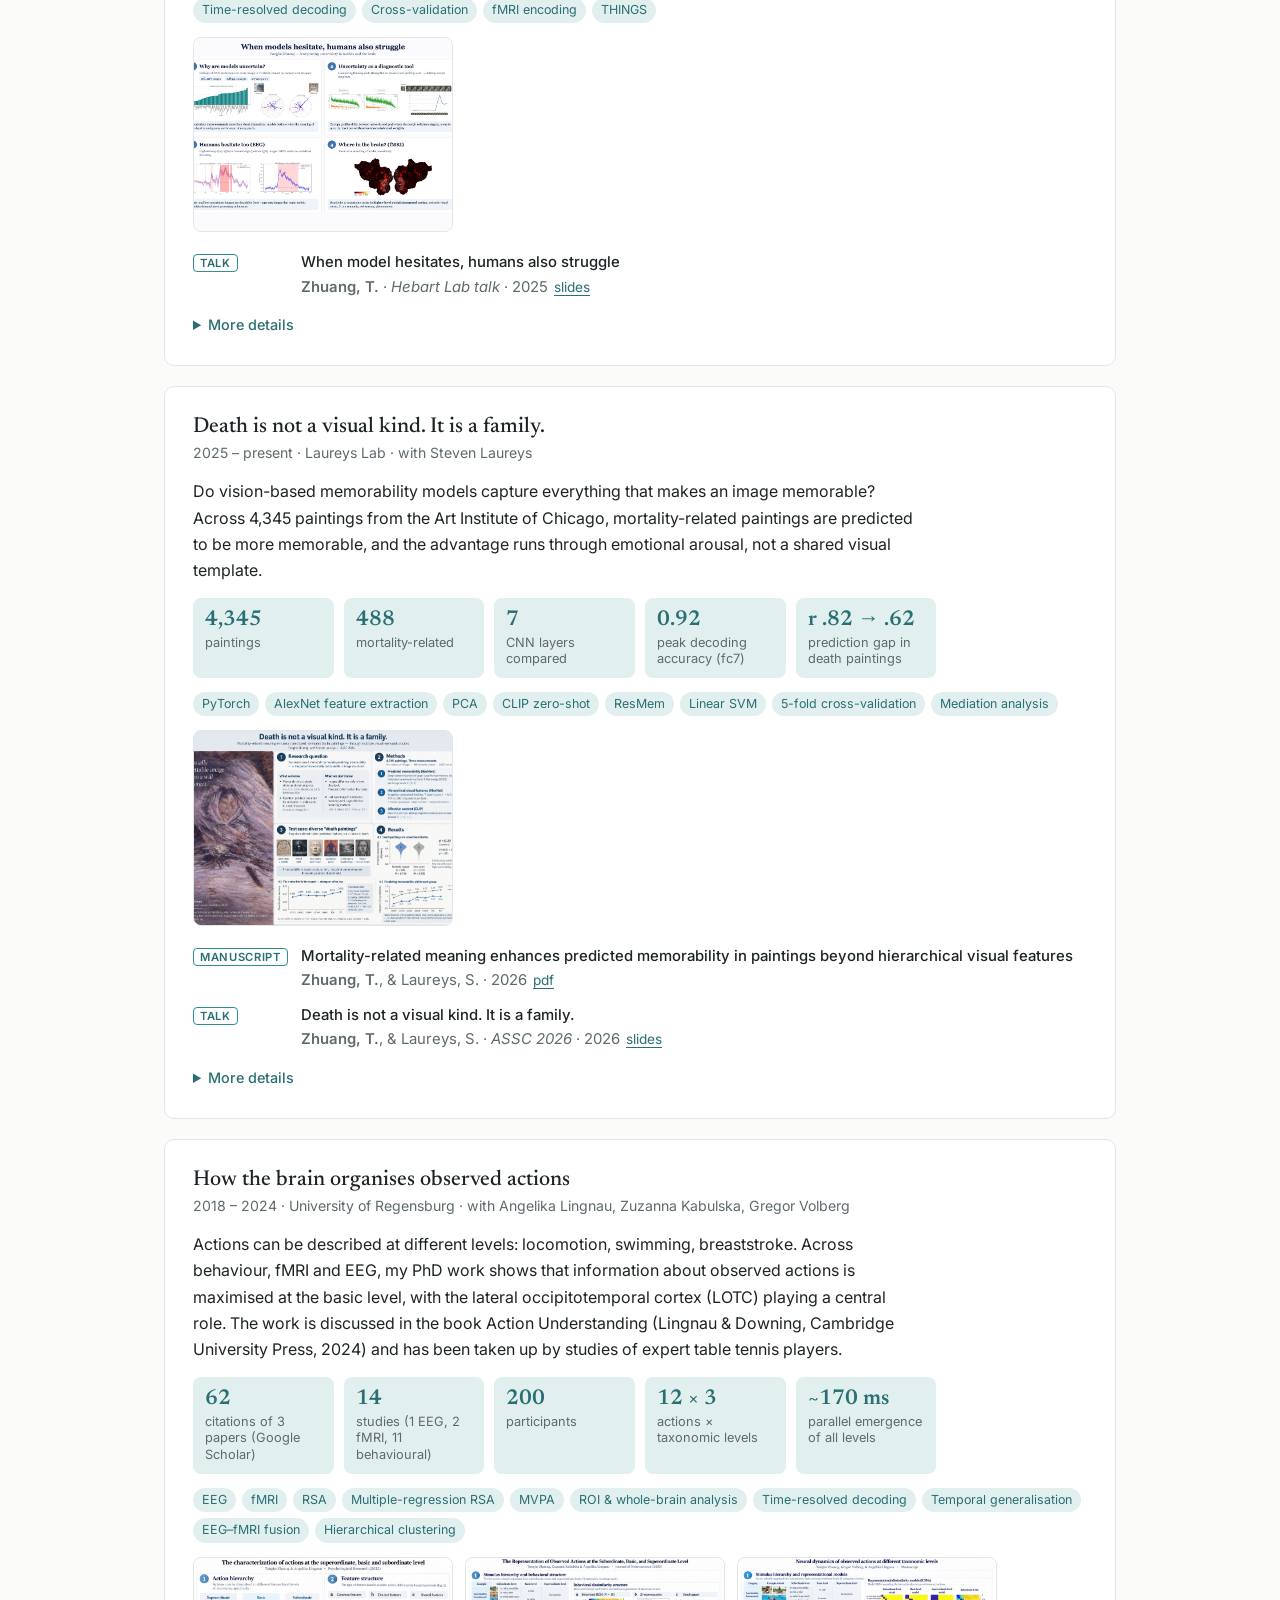
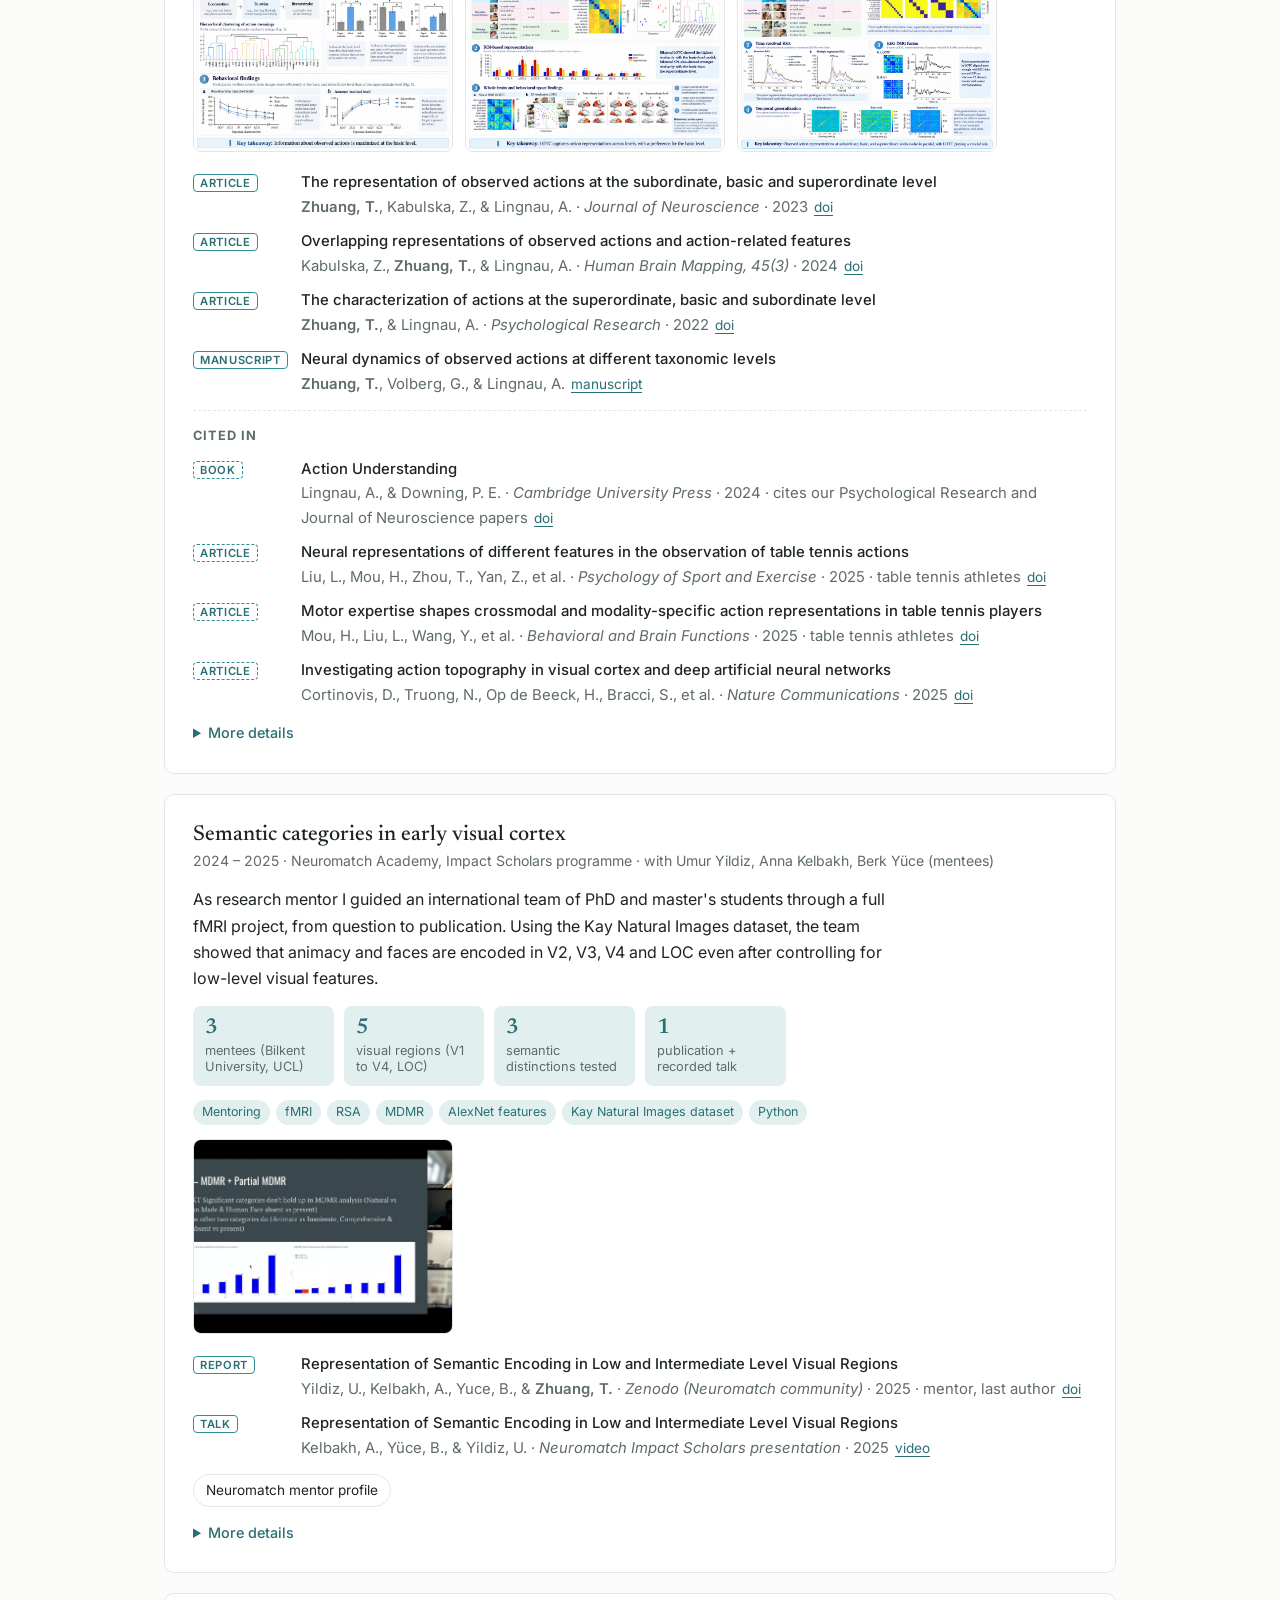
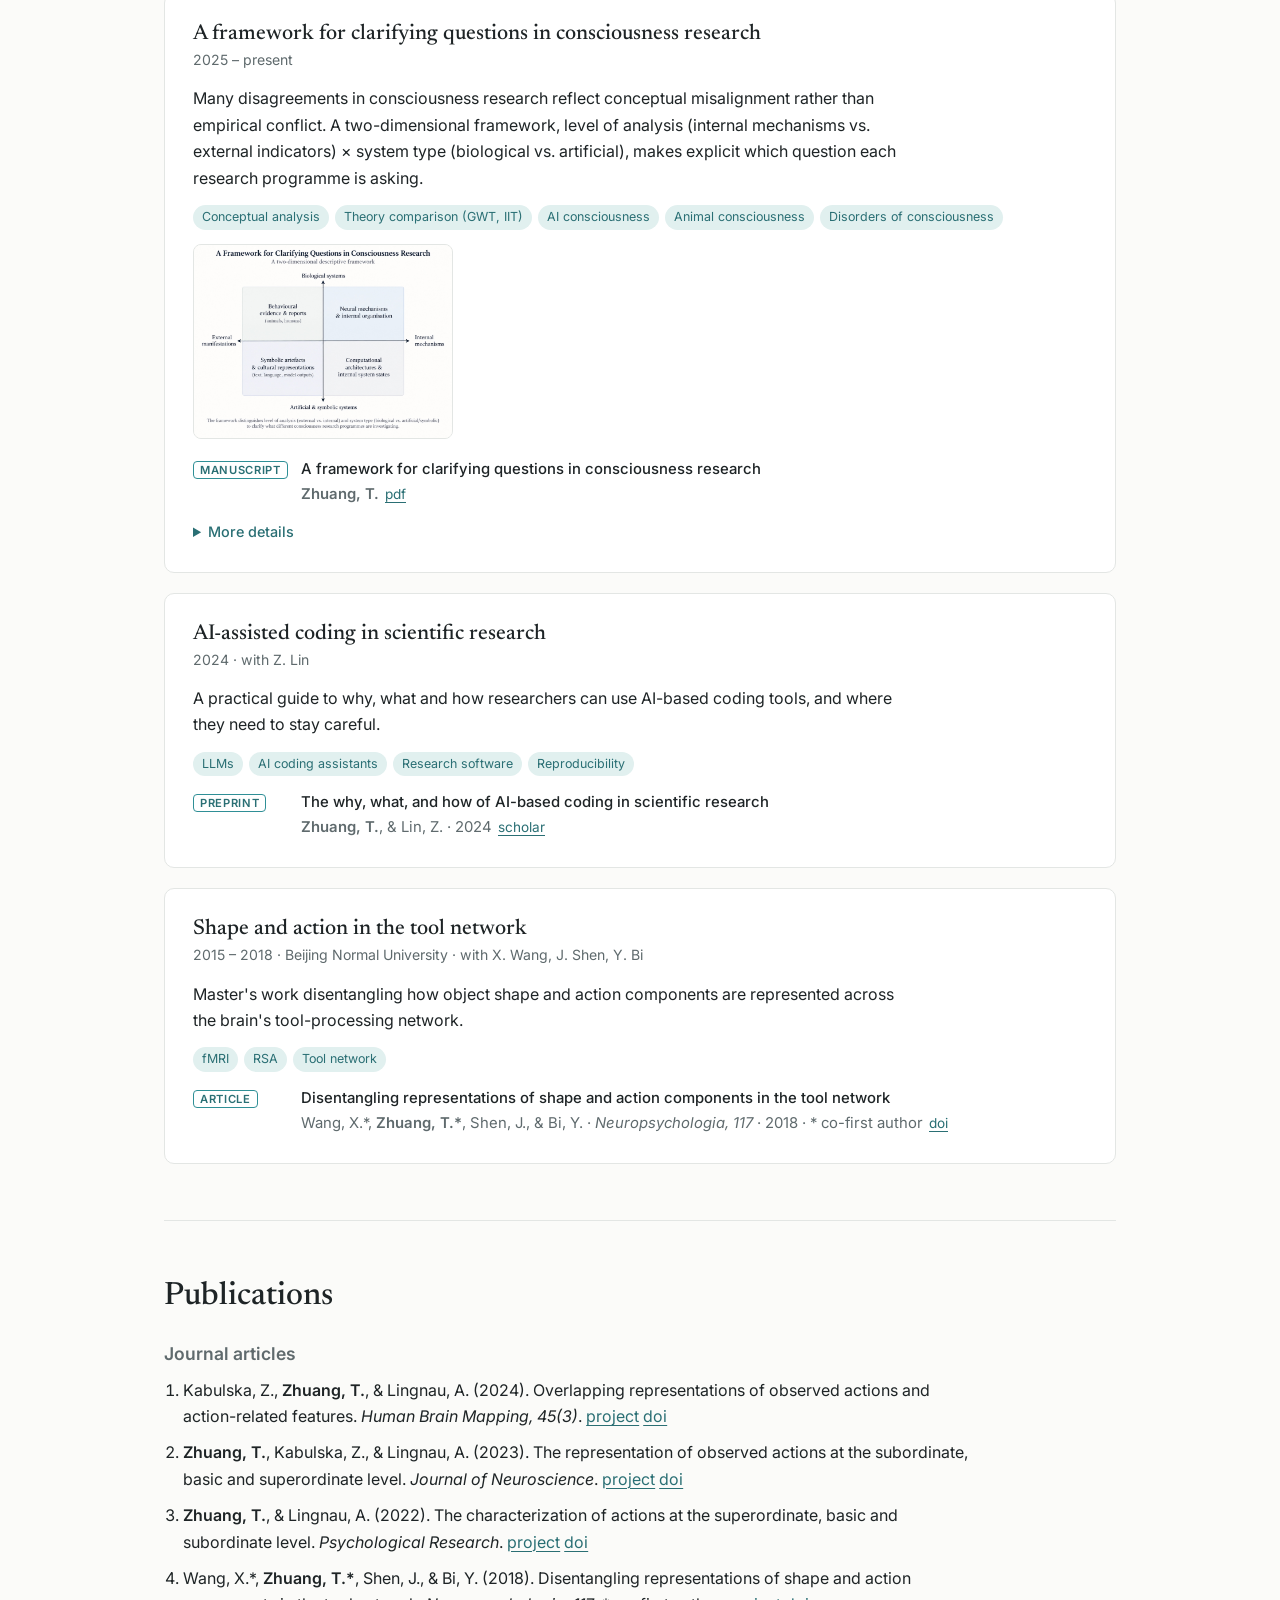
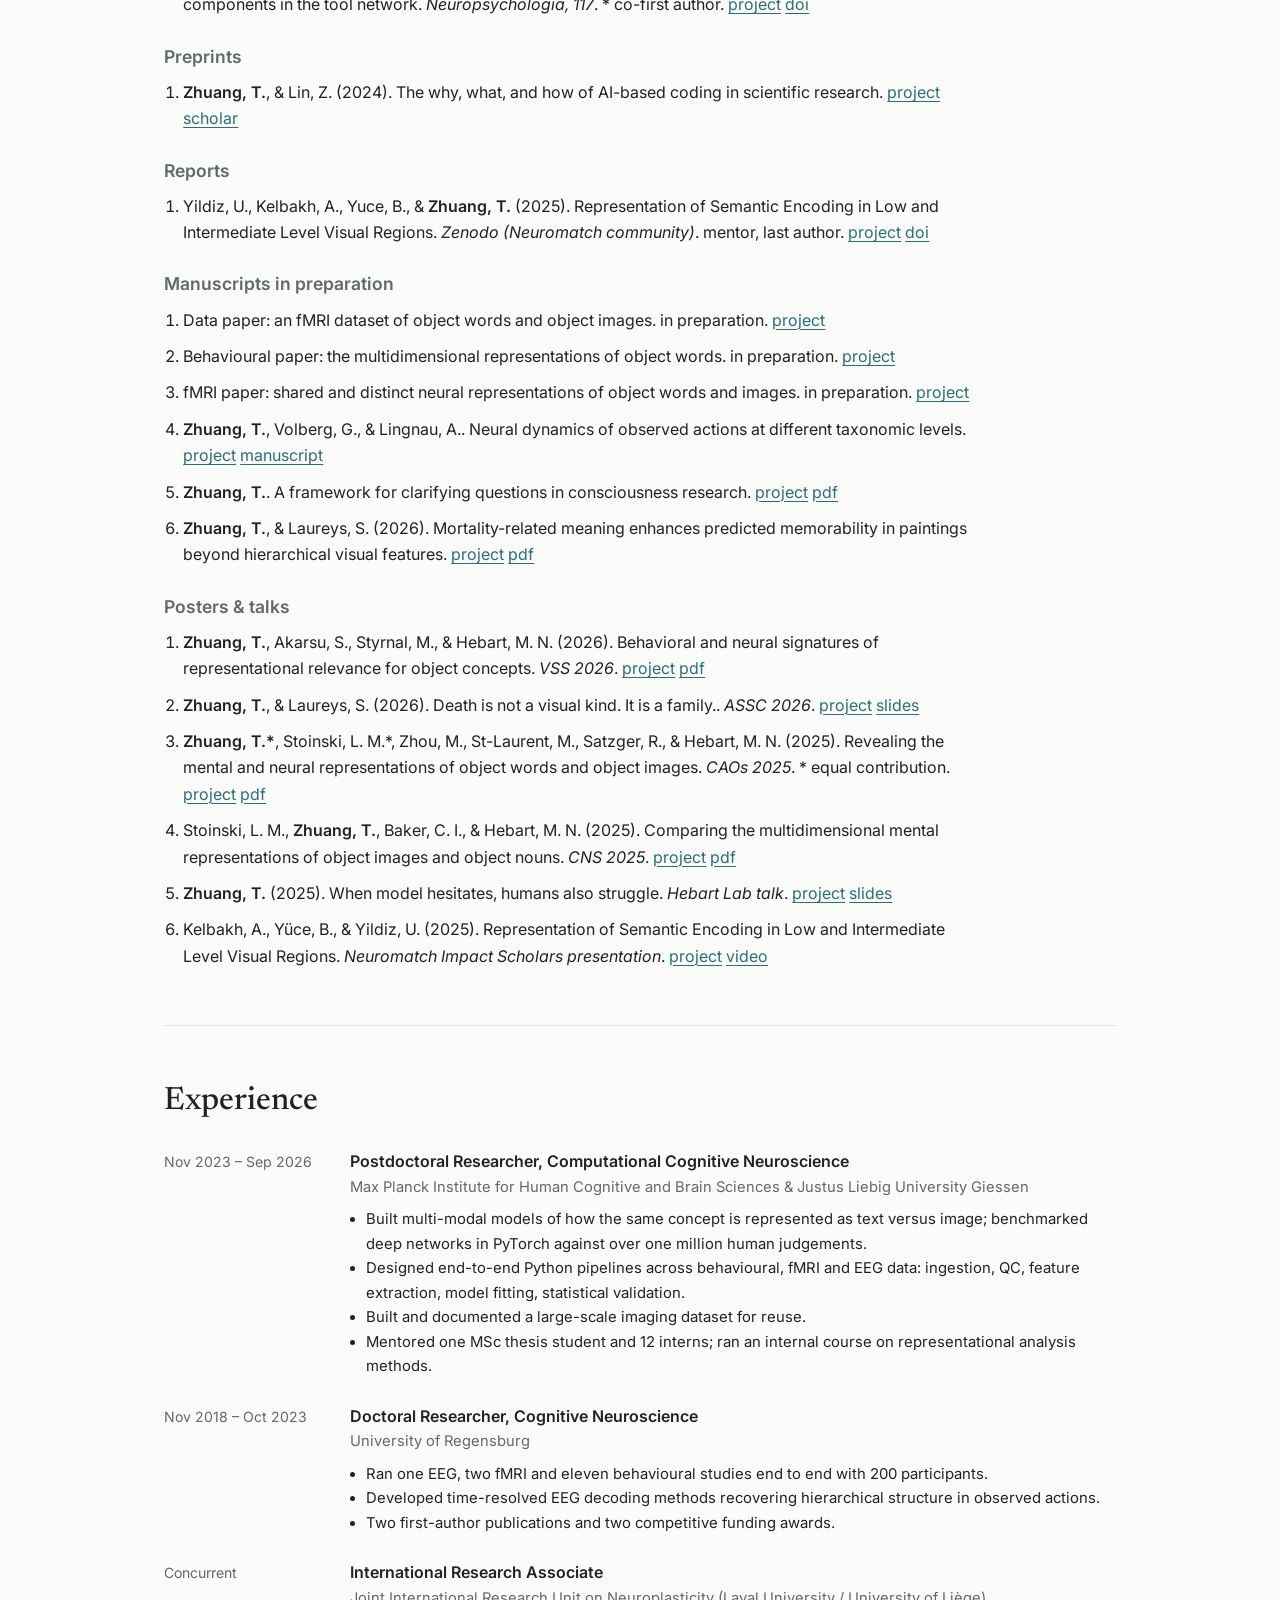
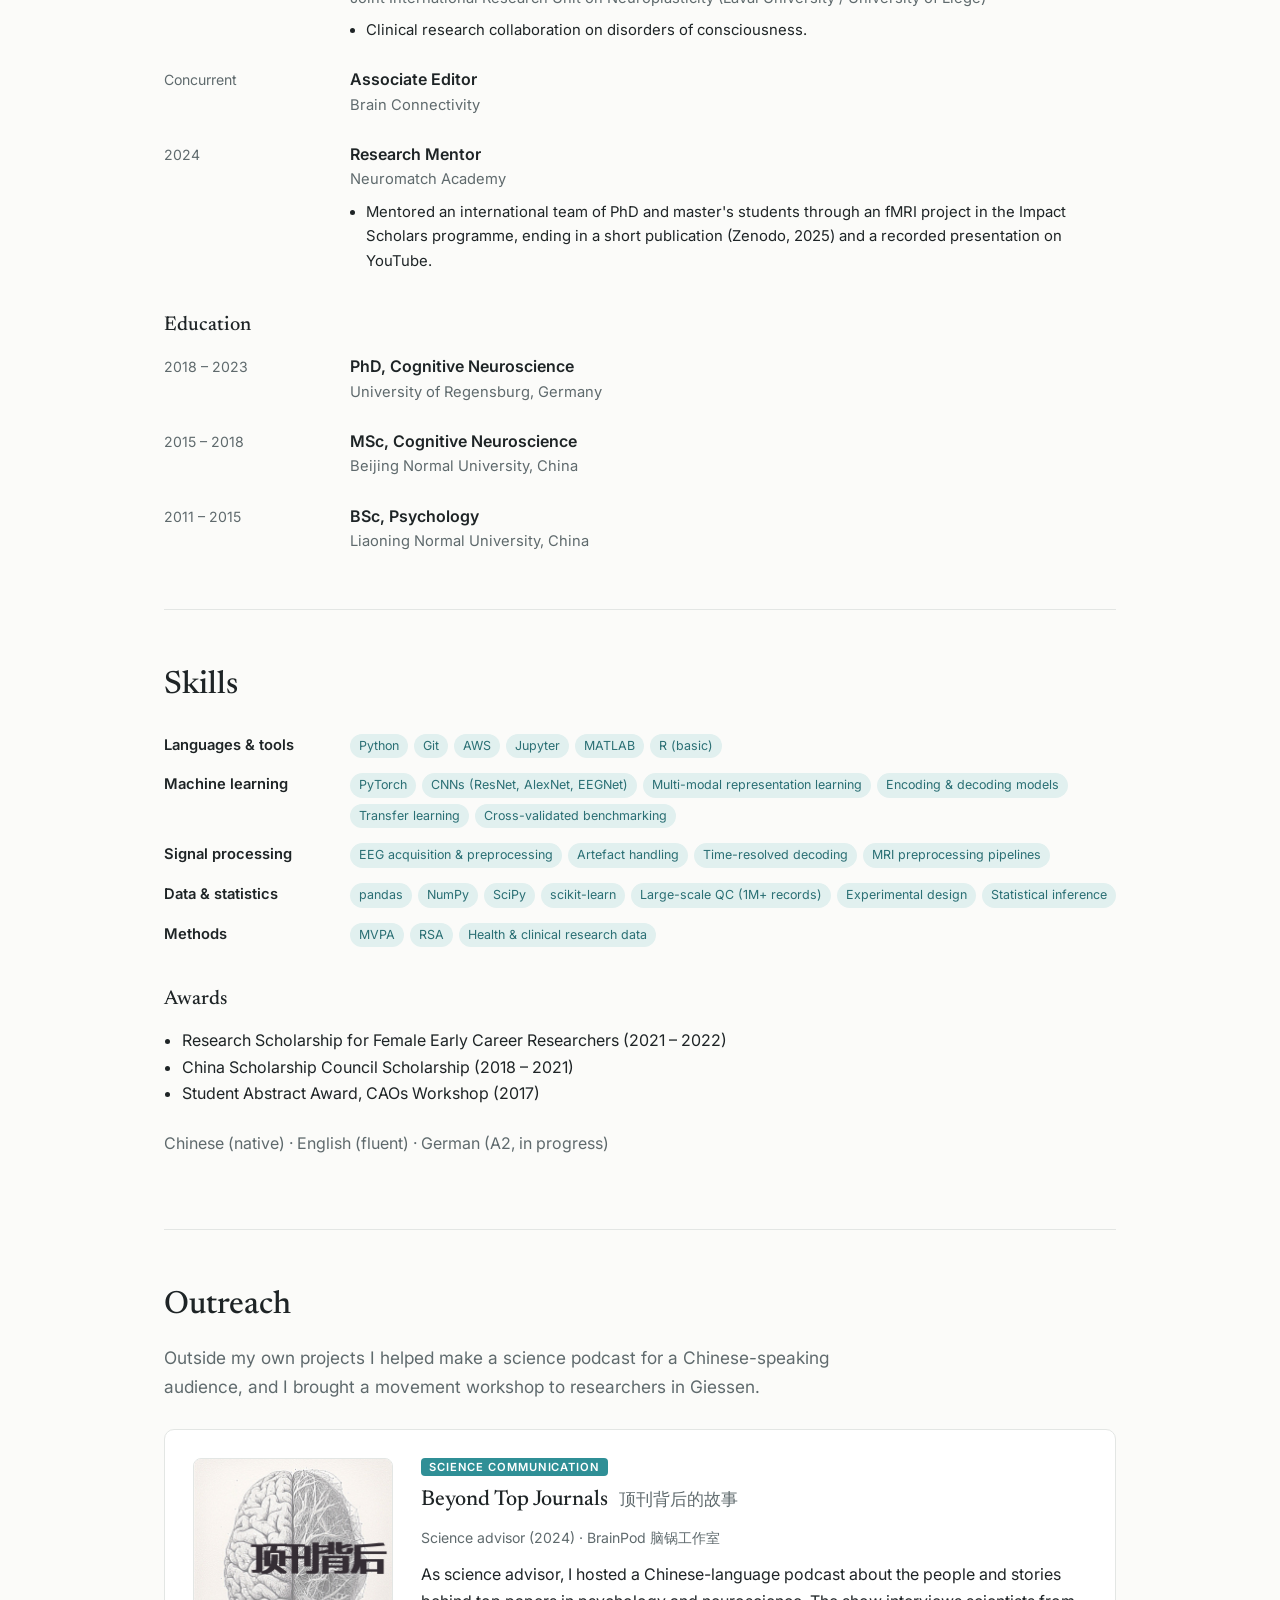
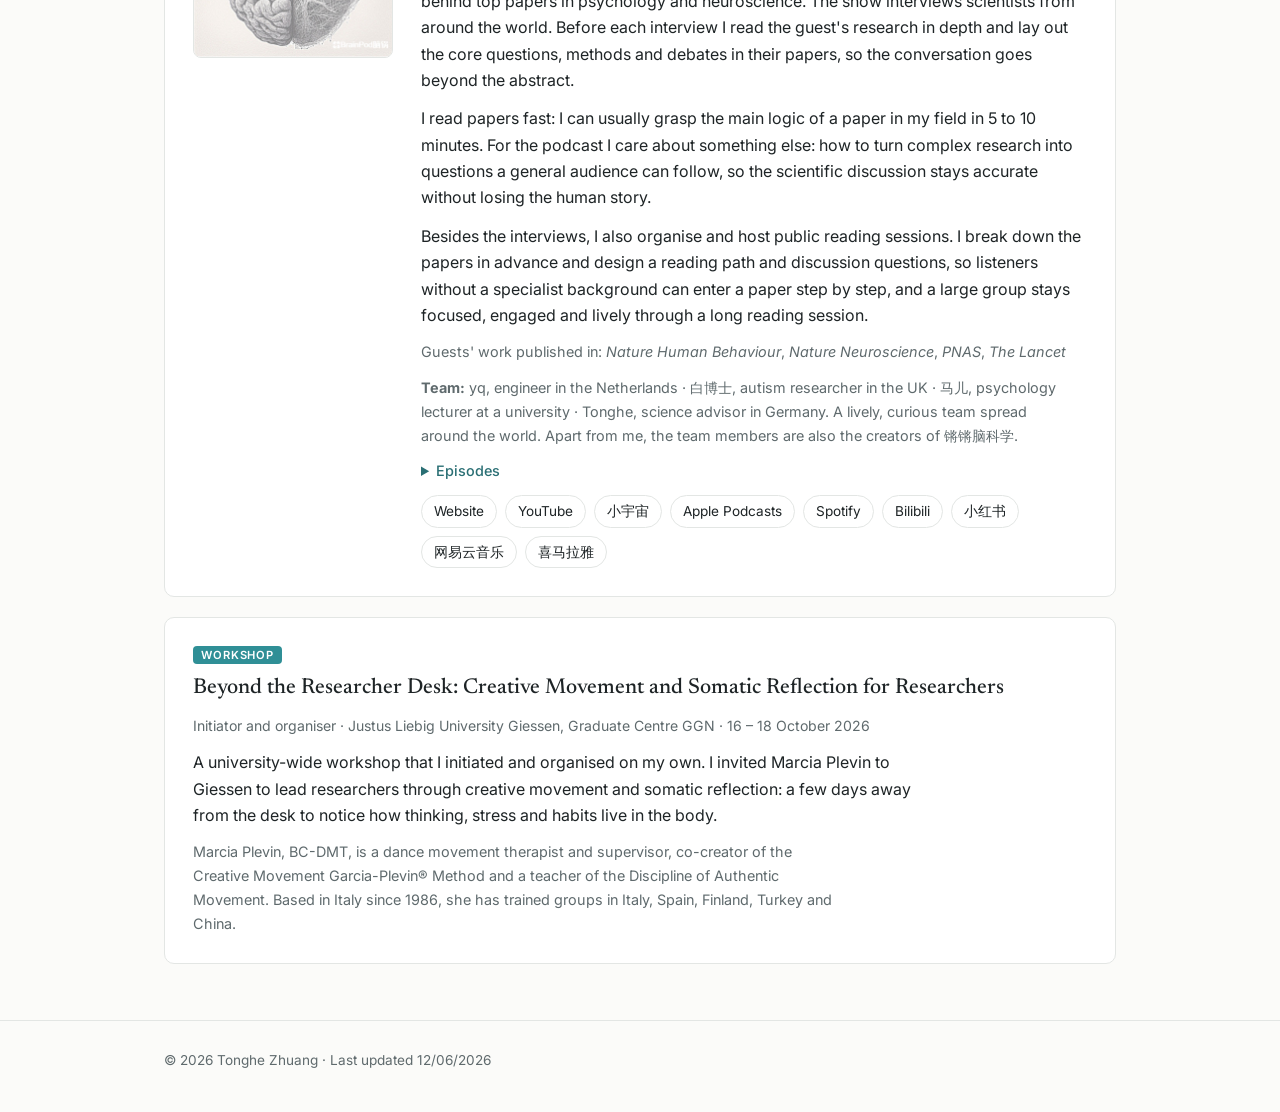
==== commit bb2c8f40: "SEO: meta tags, structured data, sitemap, share image" ====
--- a/index.html
+++ b/index.html
@@ -3,8 +3,71 @@
 <head>
   <meta charset="utf-8">
   <meta name="viewport" content="width=device-width, initial-scale=1">
-  <title>Tonghe Zhuang</title>
-  <meta name="description" content="Tonghe Zhuang, computational cognitive neuroscientist and data scientist. Research projects, publications and CV.">
+  <title>Tonghe Zhuang · Computational Cognitive Neuroscientist</title>
+  <meta name="description" content="Tonghe Zhuang (庄童贺), computational cognitive neuroscientist and data scientist. How the human brain and AI models represent the world: research projects, publications and CV.">
+  <link rel="canonical" href="https://zhuang0409.github.io/">
+  <meta property="og:type" content="profile">
+  <meta property="og:site_name" content="Tonghe Zhuang">
+  <meta property="og:title" content="Tonghe Zhuang · Computational Cognitive Neuroscientist">
+  <meta property="og:description" content="Tonghe Zhuang (庄童贺), computational cognitive neuroscientist and data scientist. How the human brain and AI models represent the world: research projects, publications and CV.">
+  <meta property="og:url" content="https://zhuang0409.github.io/">
+  <meta property="og:image" content="https://zhuang0409.github.io/images/og-image.jpg">
+  <meta property="og:image:width" content="1200">
+  <meta property="og:image:height" content="630">
+  <meta name="twitter:card" content="summary_large_image">
+  <link rel="alternate" hreflang="en" href="https://zhuang0409.github.io/">
+  <link rel="alternate" hreflang="de" href="https://zhuang0409.github.io/?lang=de">
+  <link rel="alternate" hreflang="zh" href="https://zhuang0409.github.io/?lang=zh">
+  <link rel="alternate" hreflang="x-default" href="https://zhuang0409.github.io/">
+  <!-- Tells search engines who this page is about. Keep in sync with data/profile.js. -->
+  <script type="application/ld+json">
+{
+  "@context": "https://schema.org",
+  "@type": "Person",
+  "name": "Tonghe Zhuang",
+  "alternateName": "庄童贺",
+  "url": "https://zhuang0409.github.io/",
+  "image": "https://zhuang0409.github.io/images/portrait.jpg",
+  "jobTitle": [
+    "Computational Cognitive Neuroscientist",
+    "Data Scientist"
+  ],
+  "description": "Computational cognitive neuroscientist and data scientist studying how the human brain and AI models represent the world.",
+  "address": {
+    "@type": "PostalAddress",
+    "addressLocality": "Giessen",
+    "addressCountry": "DE"
+  },
+  "alumniOf": [
+    {
+      "@type": "CollegeOrUniversity",
+      "name": "University of Regensburg"
+    },
+    {
+      "@type": "ResearchOrganization",
+      "name": "Max Planck Institute for Human Cognitive and Brain Sciences"
+    },
+    {
+      "@type": "CollegeOrUniversity",
+      "name": "Justus Liebig University Giessen"
+    }
+  ],
+  "knowsAbout": [
+    "Cognitive neuroscience",
+    "Computational neuroscience",
+    "Deep learning",
+    "Machine learning",
+    "fMRI",
+    "EEG",
+    "Psychology",
+    "Data science"
+  ],
+  "sameAs": [
+    "https://scholar.google.com/citations?user=Sojbah0AAAAJ",
+    "https://github.com/zhuang0409"
+  ]
+}
+  </script>
   <link rel="preconnect" href="https://fonts.googleapis.com">
   <link rel="preconnect" href="https://fonts.gstatic.com" crossorigin>
   <link href="https://fonts.googleapis.com/css2?family=Inter:wght@400;500;600&family=Newsreader:opsz,wght@6..72,400;6..72,500;6..72,600&display=swap" rel="stylesheet">
@@ -13,7 +76,7 @@
 <body>
   <header class="site-header">
     <div class="wrap header-inner">
-      <a class="brand" href="#top">Tonghe Zhuang</a>
+      <a class="brand" href="#top" data-i18n="name">Tonghe Zhuang</a>
       <div class="page-switch" role="navigation" aria-label="Pages">
         <a href="index.html" aria-current="page" data-i18n="work">Work</a>
         <a href="life.html" data-i18n="life">Life</a>
--- a/style.css
+++ b/style.css
@@ -90,6 +90,7 @@
   padding: 72px 0 56px;
 }
 .hero h1 { font-size: clamp(2.4rem, 6vw, 3.4rem); }
+.hero h1 .name-alt { font-size: .45em; color: var(--muted); font-weight: 400; margin-left: .3em; white-space: nowrap; }
 .hero .role { color: var(--accent-ink); font-weight: 500; margin: 8px 0 20px; }
 .hero p { margin: 0 0 14px; max-width: 60ch; }
 .hero .role:has(+ .tagline) { margin-bottom: 4px; }
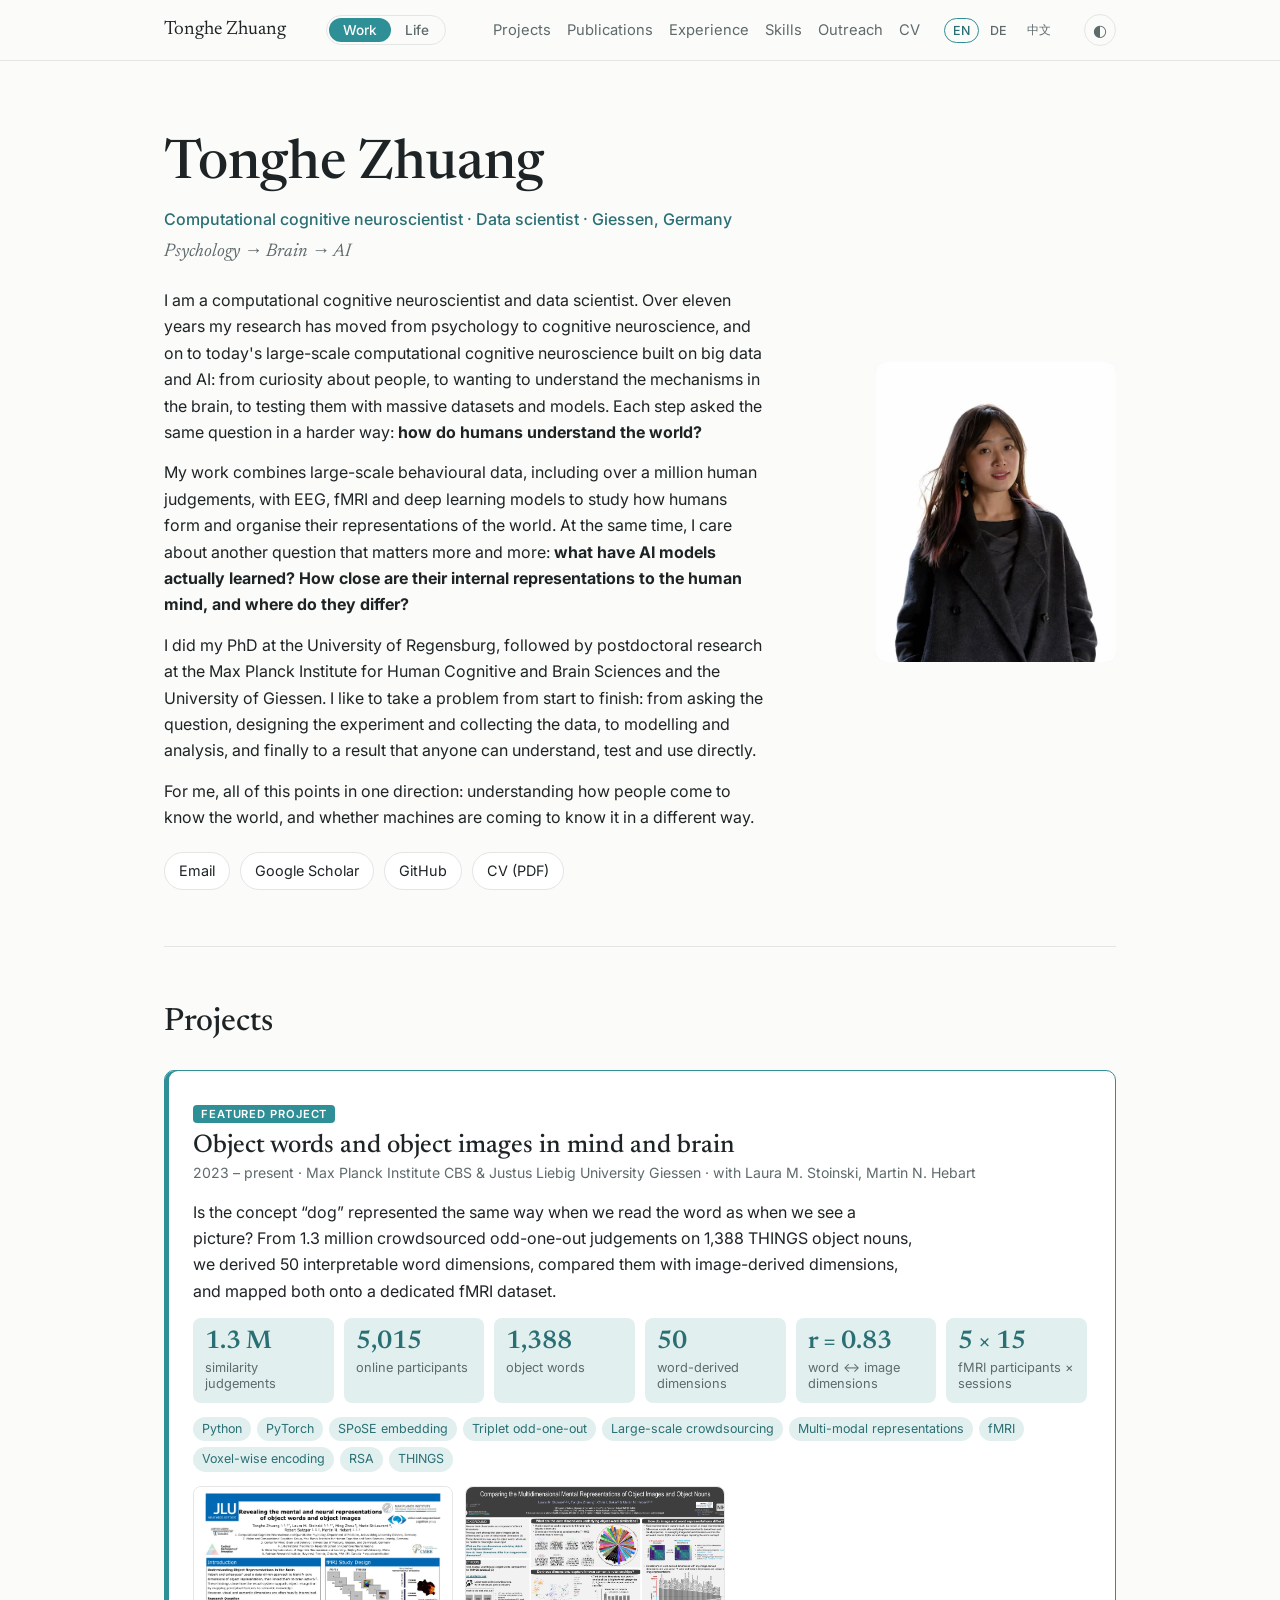
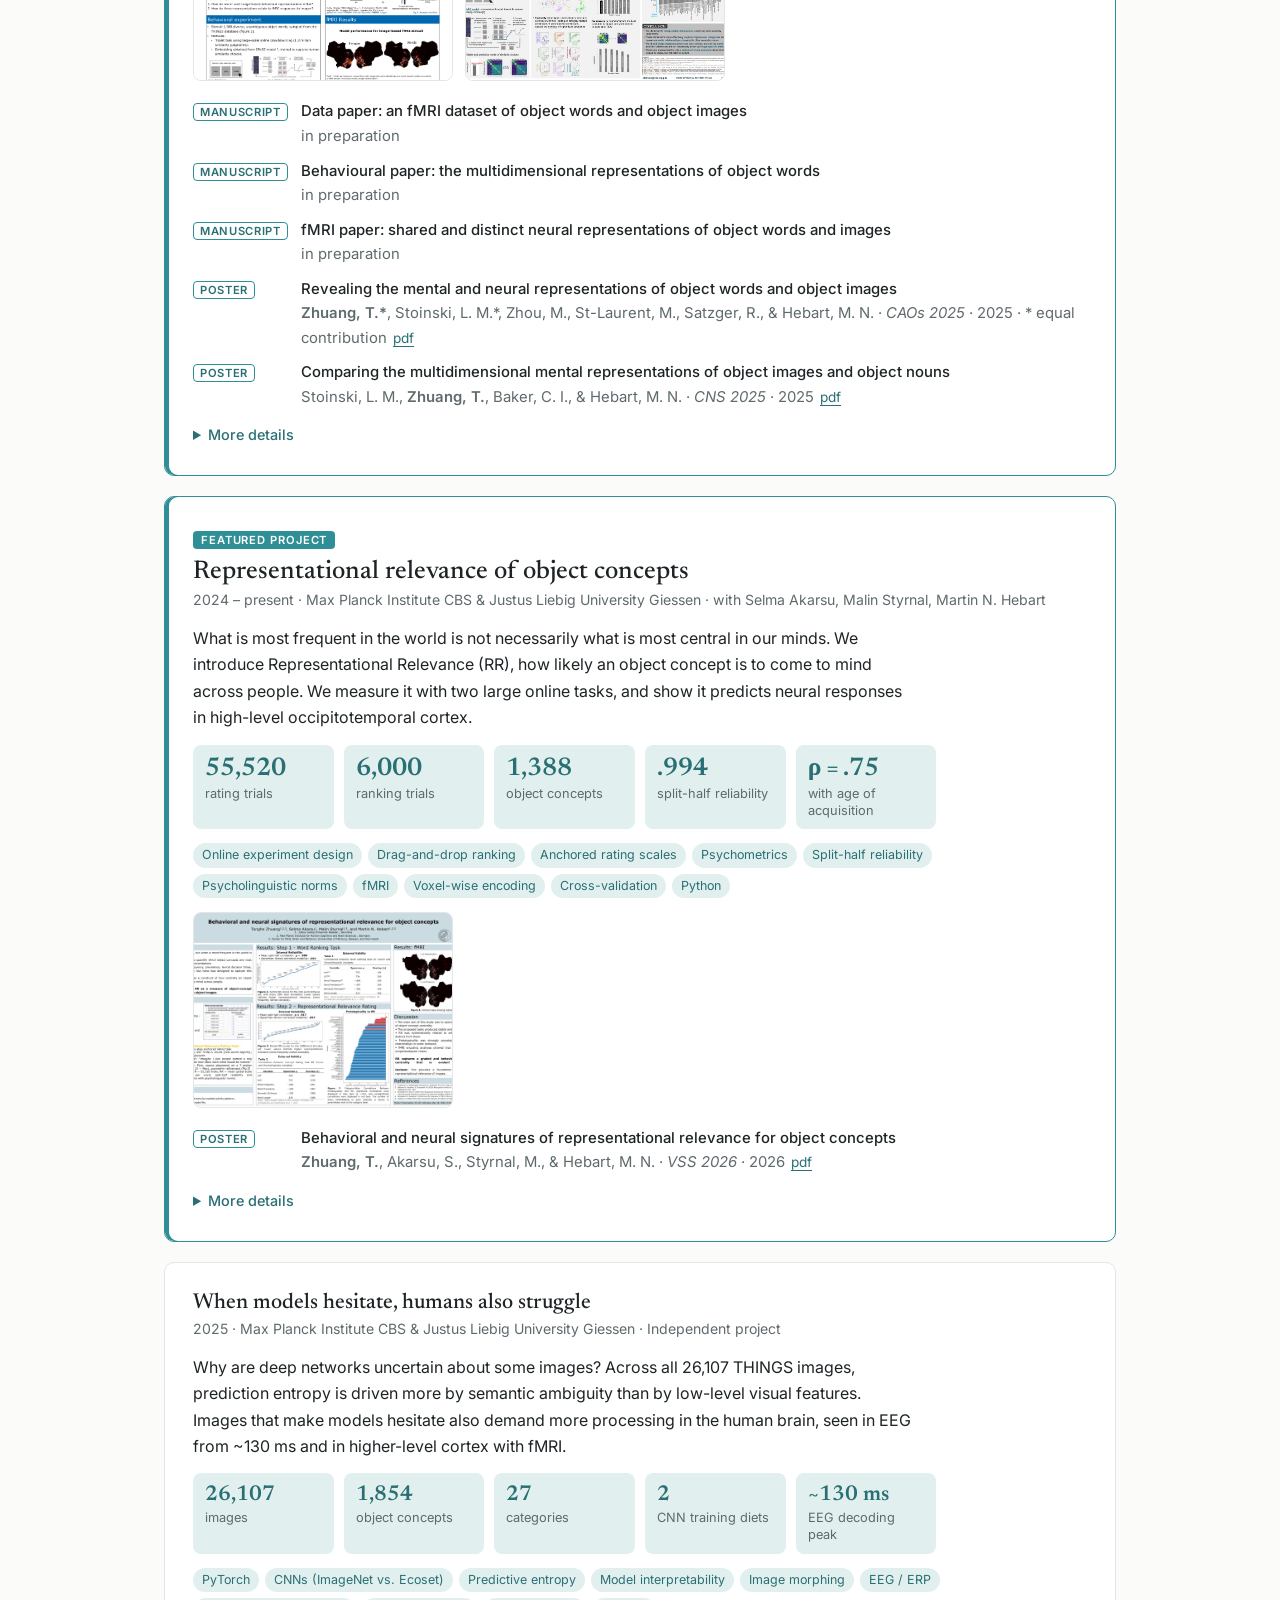
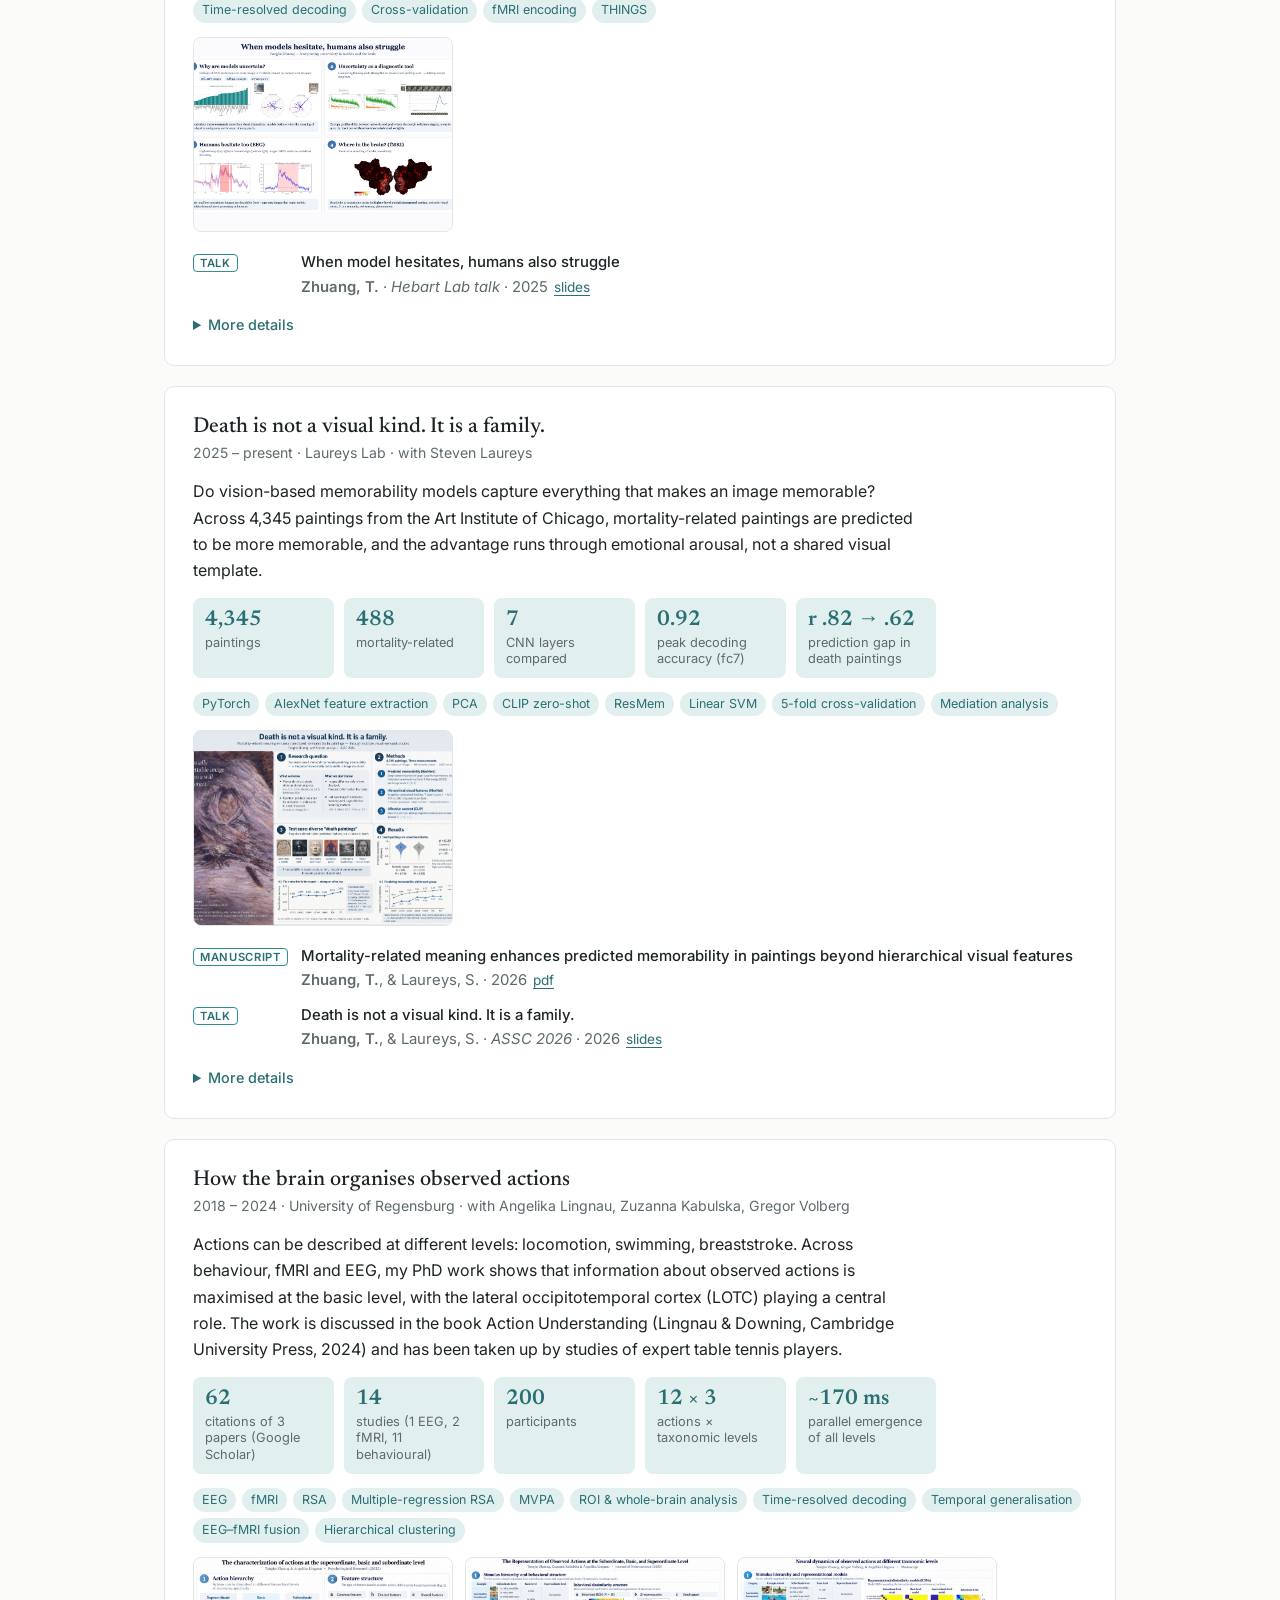
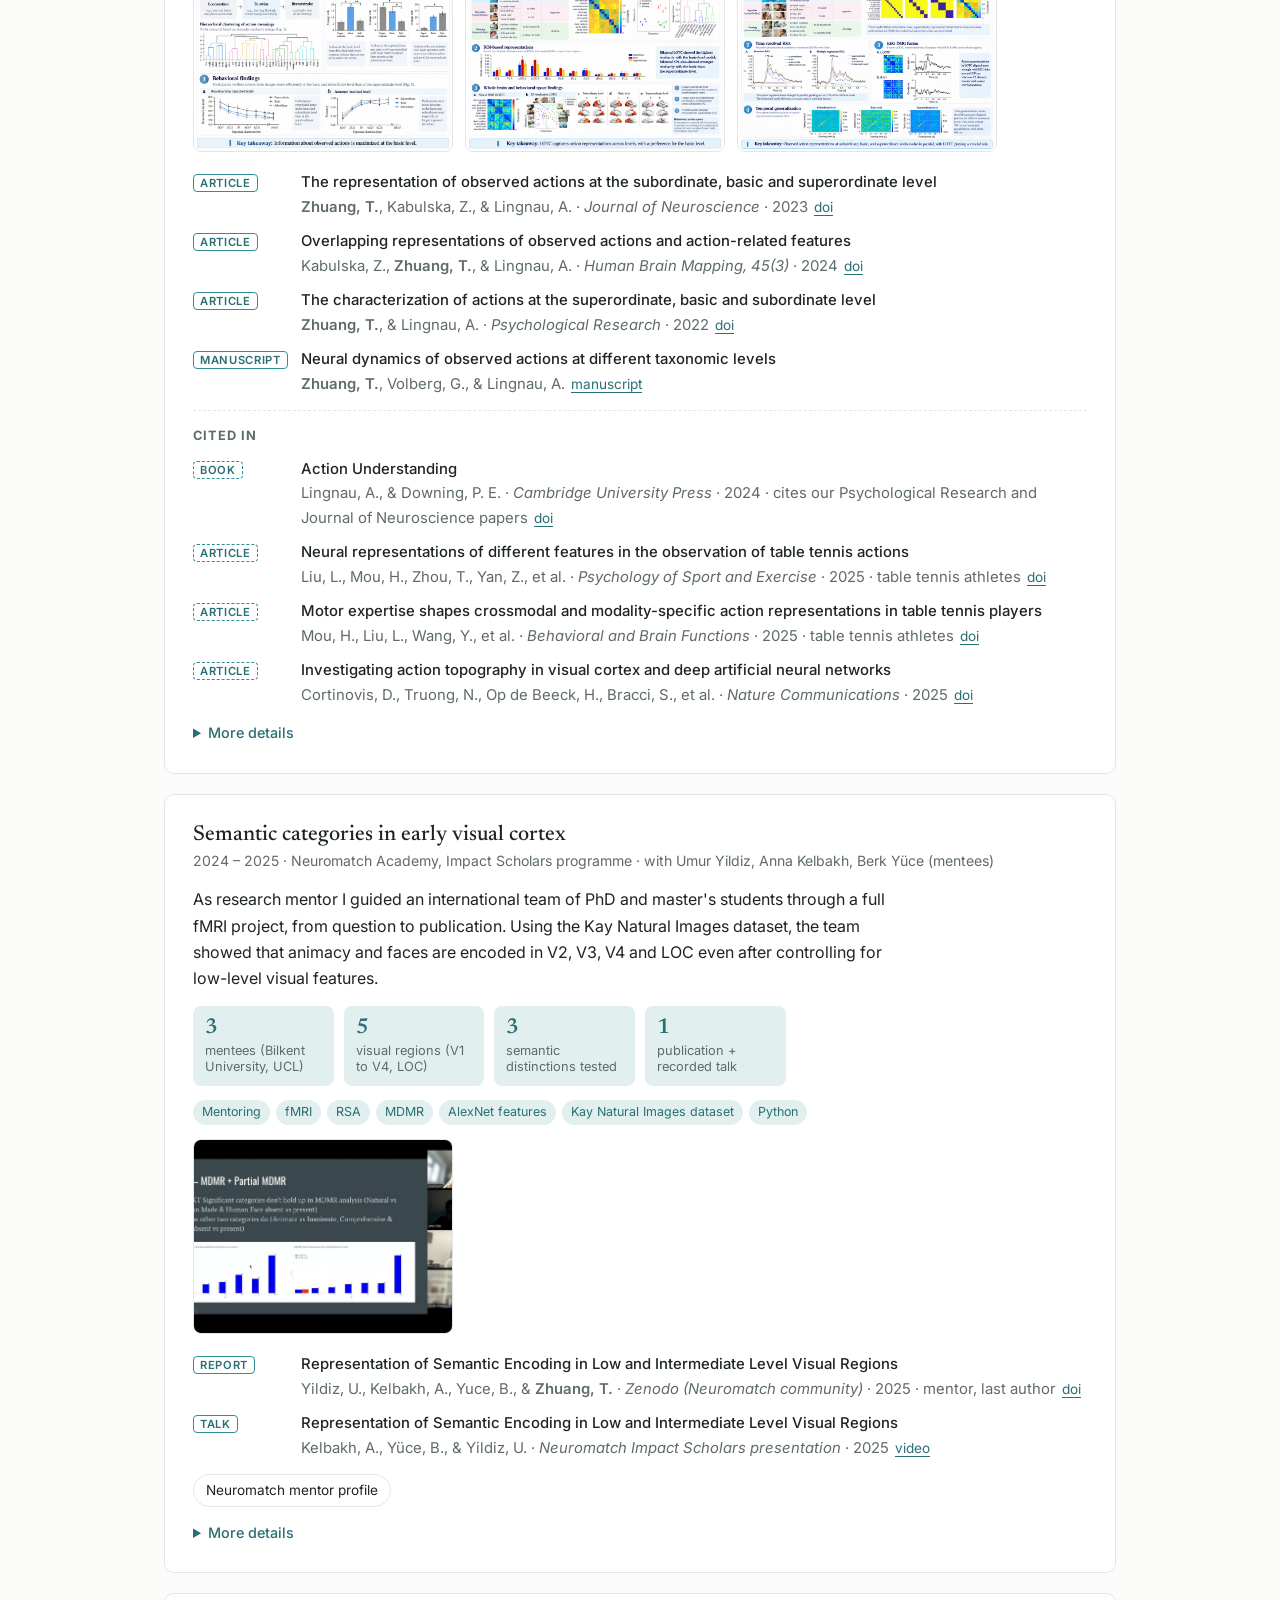
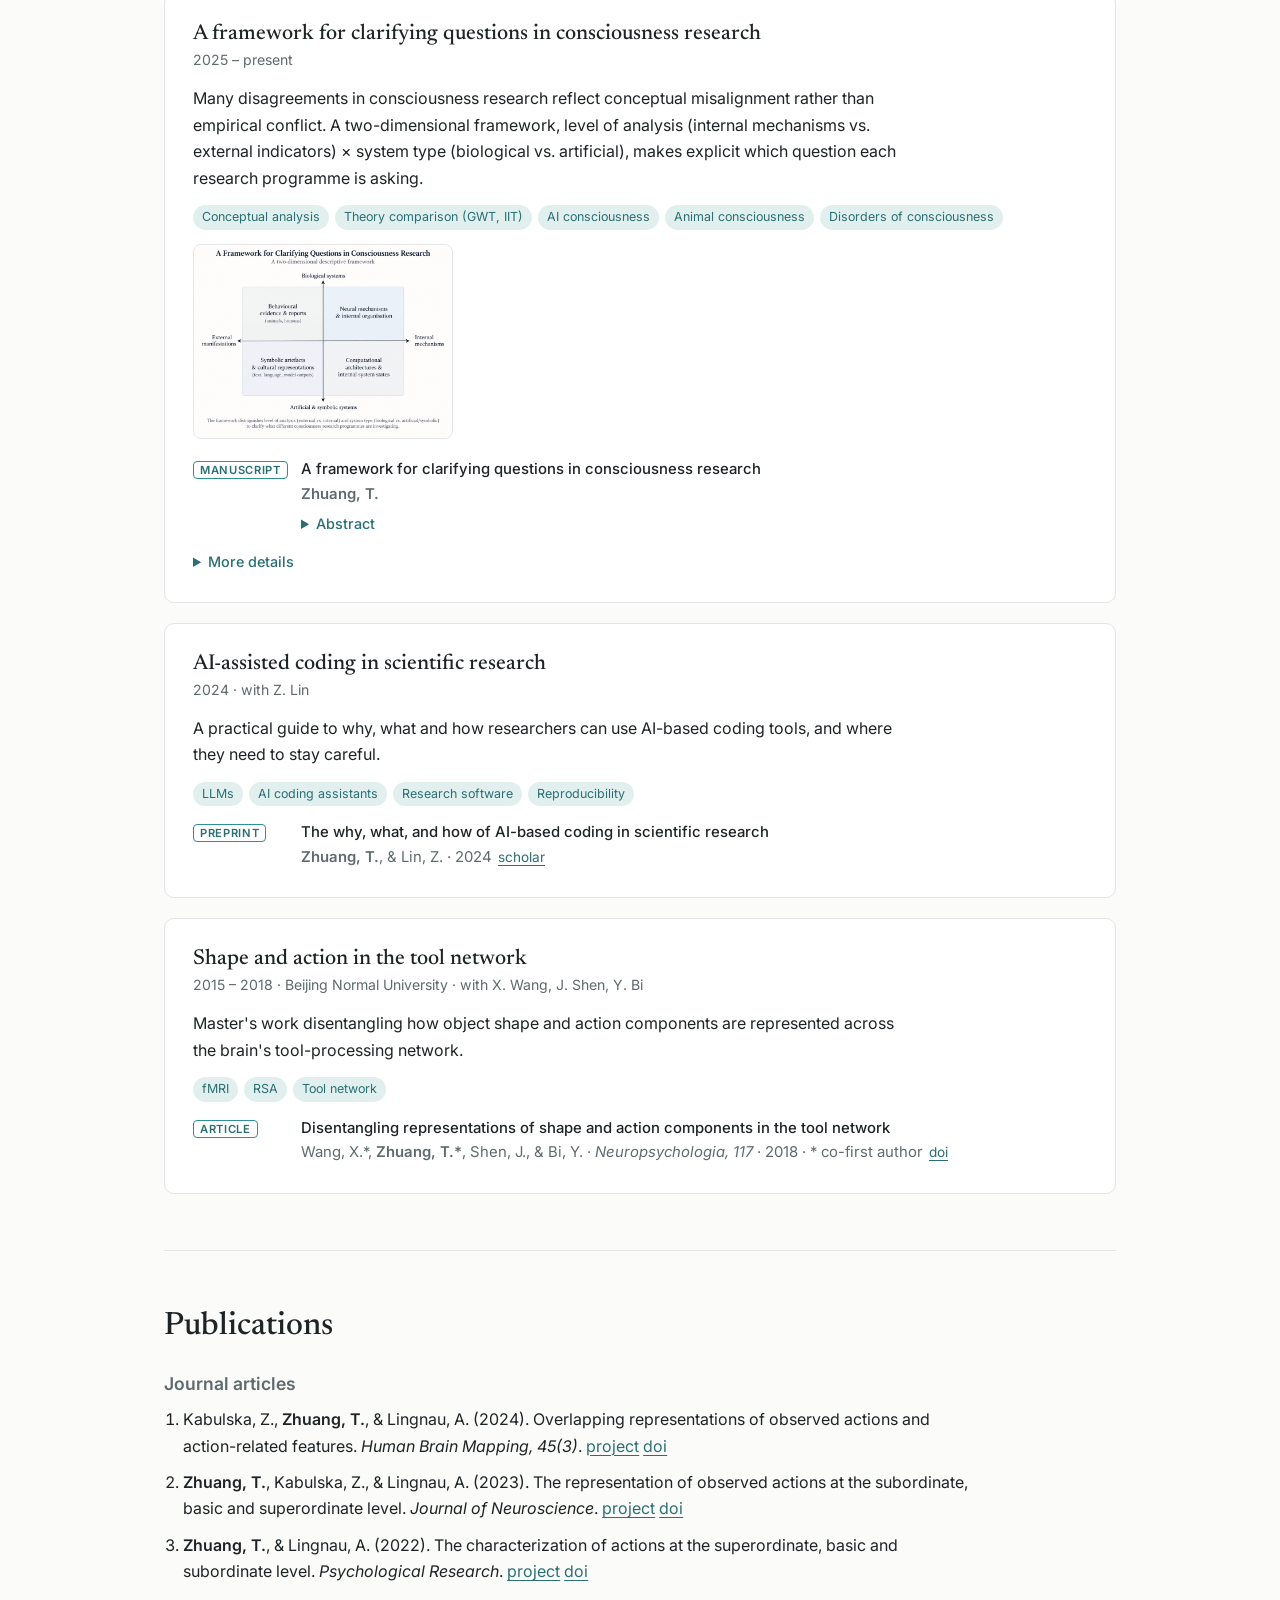
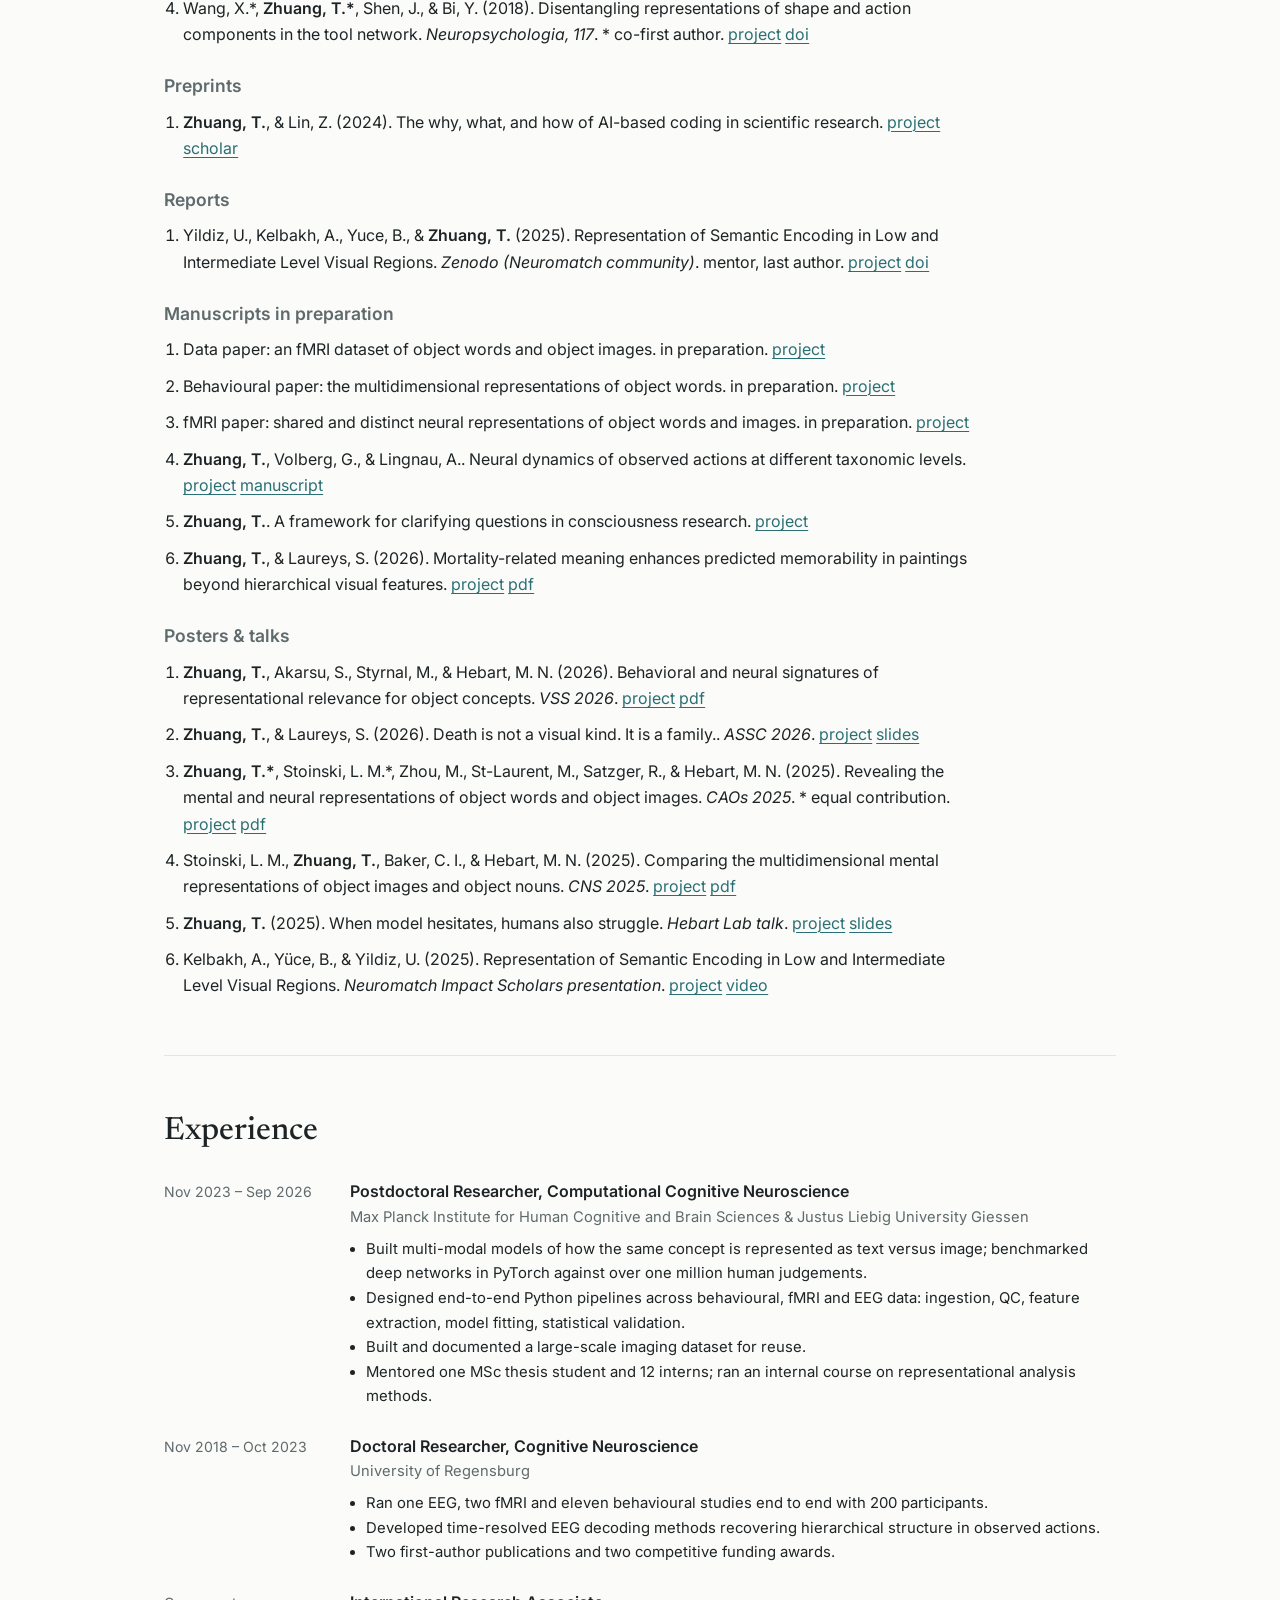
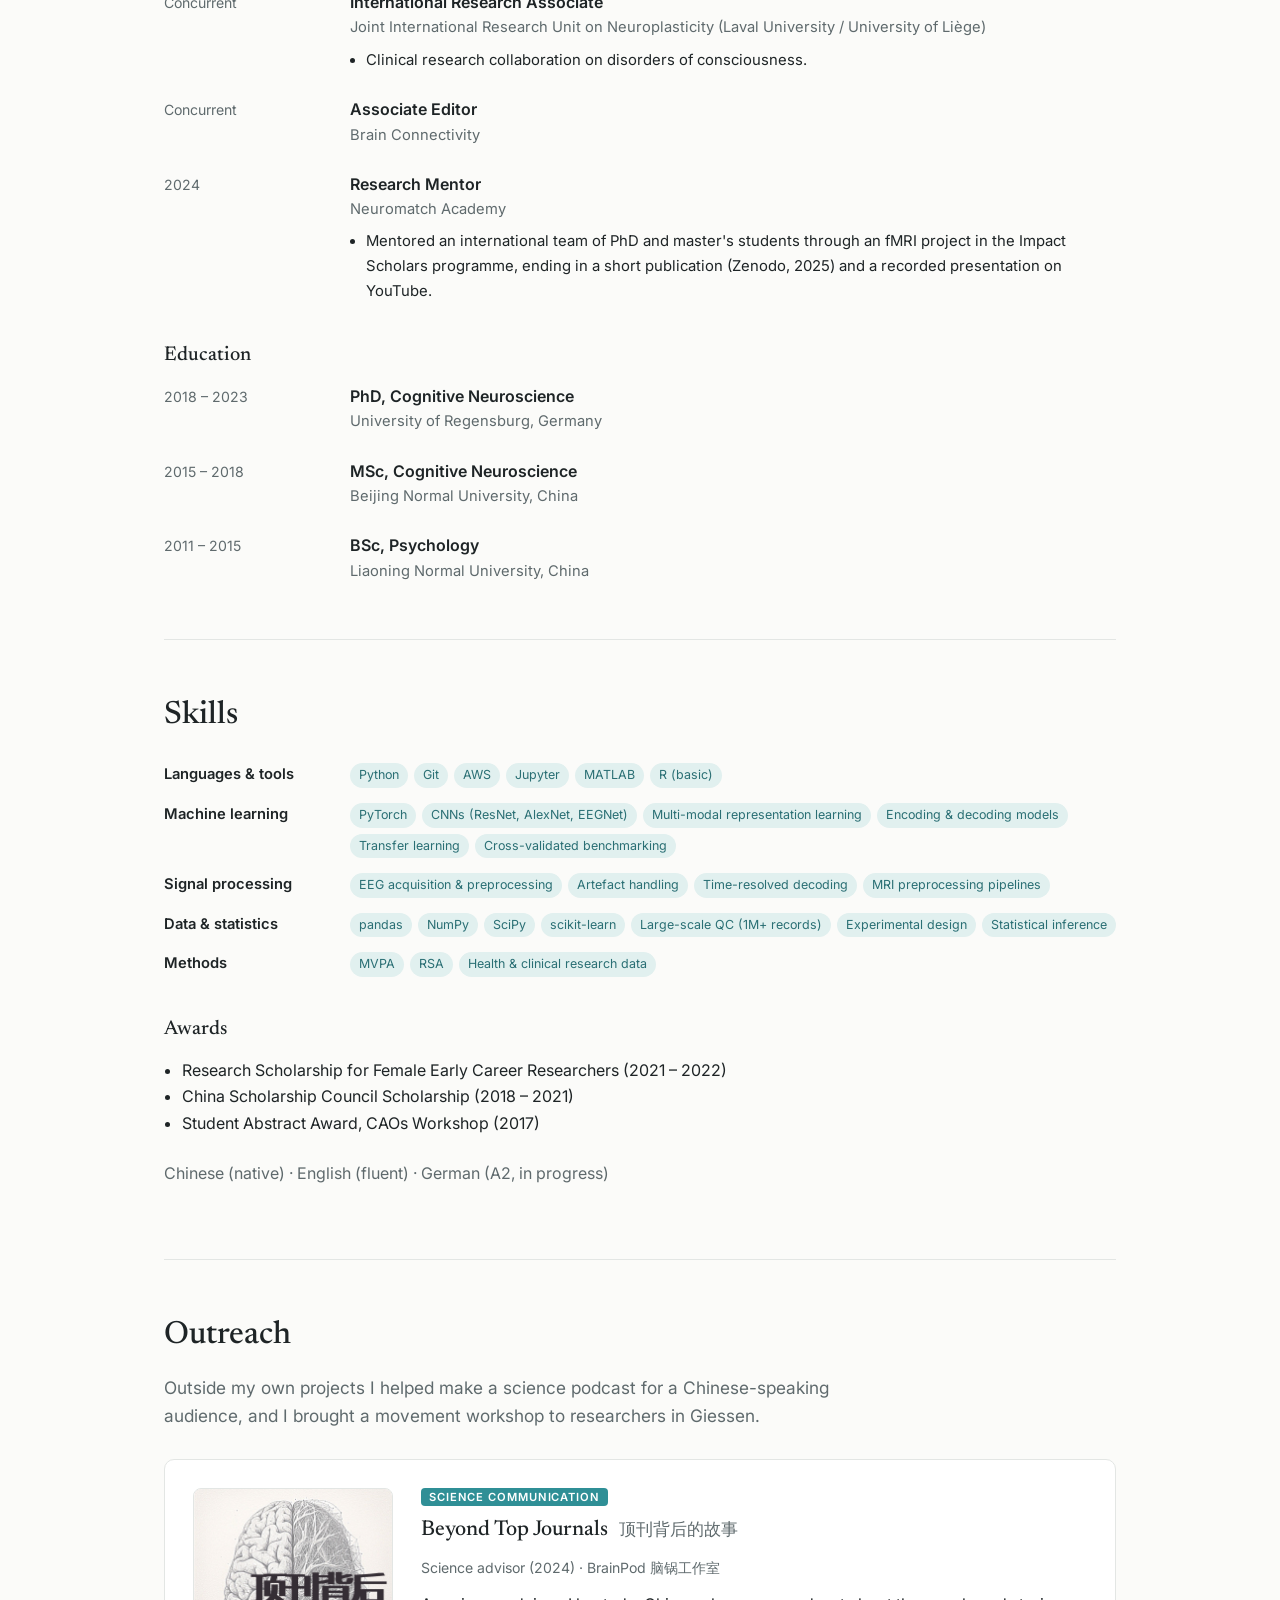
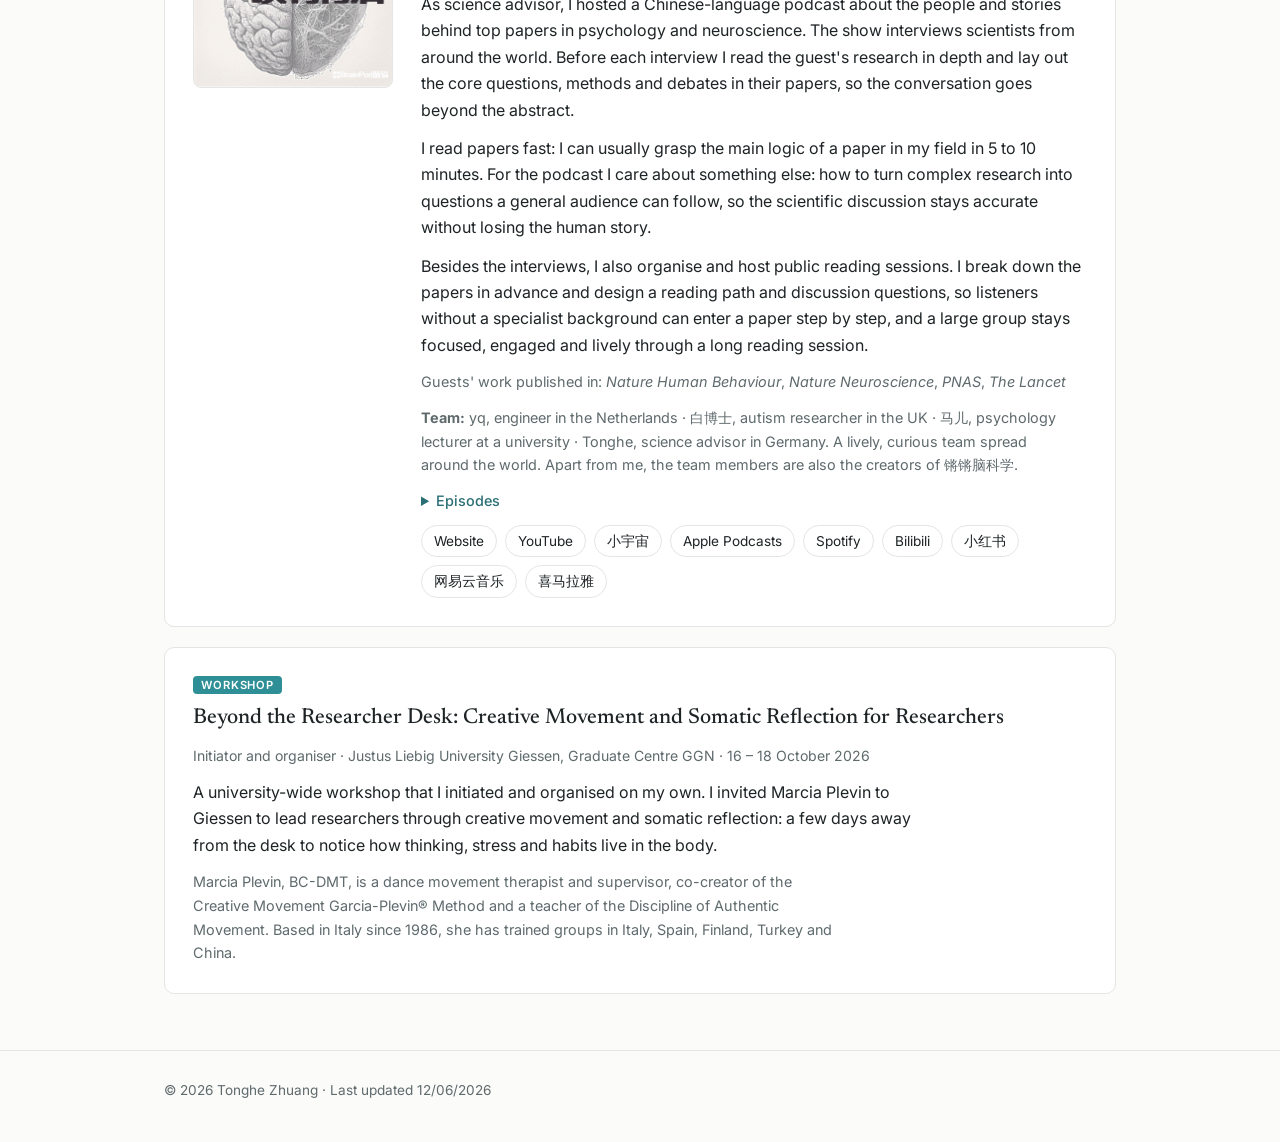
==== commit 02c4510a: "SEO: per-language canonical so ?lang=zh/de are indexed separately Co-Authored-By: Claude Opus 5.5 <n" ====
--- a/index.html
+++ b/index.html
@@ -5,7 +5,7 @@
   <meta name="viewport" content="width=device-width, initial-scale=1">
   <title>Tonghe Zhuang · Computational Cognitive Neuroscientist</title>
   <meta name="description" content="Tonghe Zhuang (庄童贺), computational cognitive neuroscientist and data scientist. How the human brain and AI models represent the world: research projects, publications and CV.">
-  <link rel="canonical" href="https://zhuang0409.github.io/">
+  <!-- canonical is added by shared.js so each language (?lang=de / ?lang=zh) gets its own. -->
   <meta property="og:type" content="profile">
   <meta property="og:site_name" content="Tonghe Zhuang">
   <meta property="og:title" content="Tonghe Zhuang · Computational Cognitive Neuroscientist">
--- a/style.css
+++ b/style.css
@@ -161,6 +161,7 @@
 
 details.more summary { cursor: pointer; color: var(--accent-ink); font-size: .9rem; font-weight: 500; }
 details.more p { margin: 10px 0 0; max-width: 72ch; color: var(--text); font-size: .95rem; }
+details.abstract { margin-top: 6px; }
 
 /* ---------- Publications ---------- */
 .pub-group + .pub-group { margin-top: 28px; }
@@ -294,6 +295,7 @@
 .article-body { font-family: var(--serif); font-size: 1.2rem; line-height: 1.75; }
 .article-body.zh-text { font-family: "Noto Serif SC", var(--serif); font-size: 1.08rem; line-height: 1.95; }
 .article-body p { margin: 0 0 1em; }
+.article-body strong { font-weight: 600; }
 .article-body h2 { font-size: 1.4rem; margin: 2em 0 .8em; }
 .article-body hr { border: none; text-align: center; margin: 2.2em 0; }
 .article-body hr::after { content: "· · ·"; color: var(--muted); letter-spacing: .5em; }
